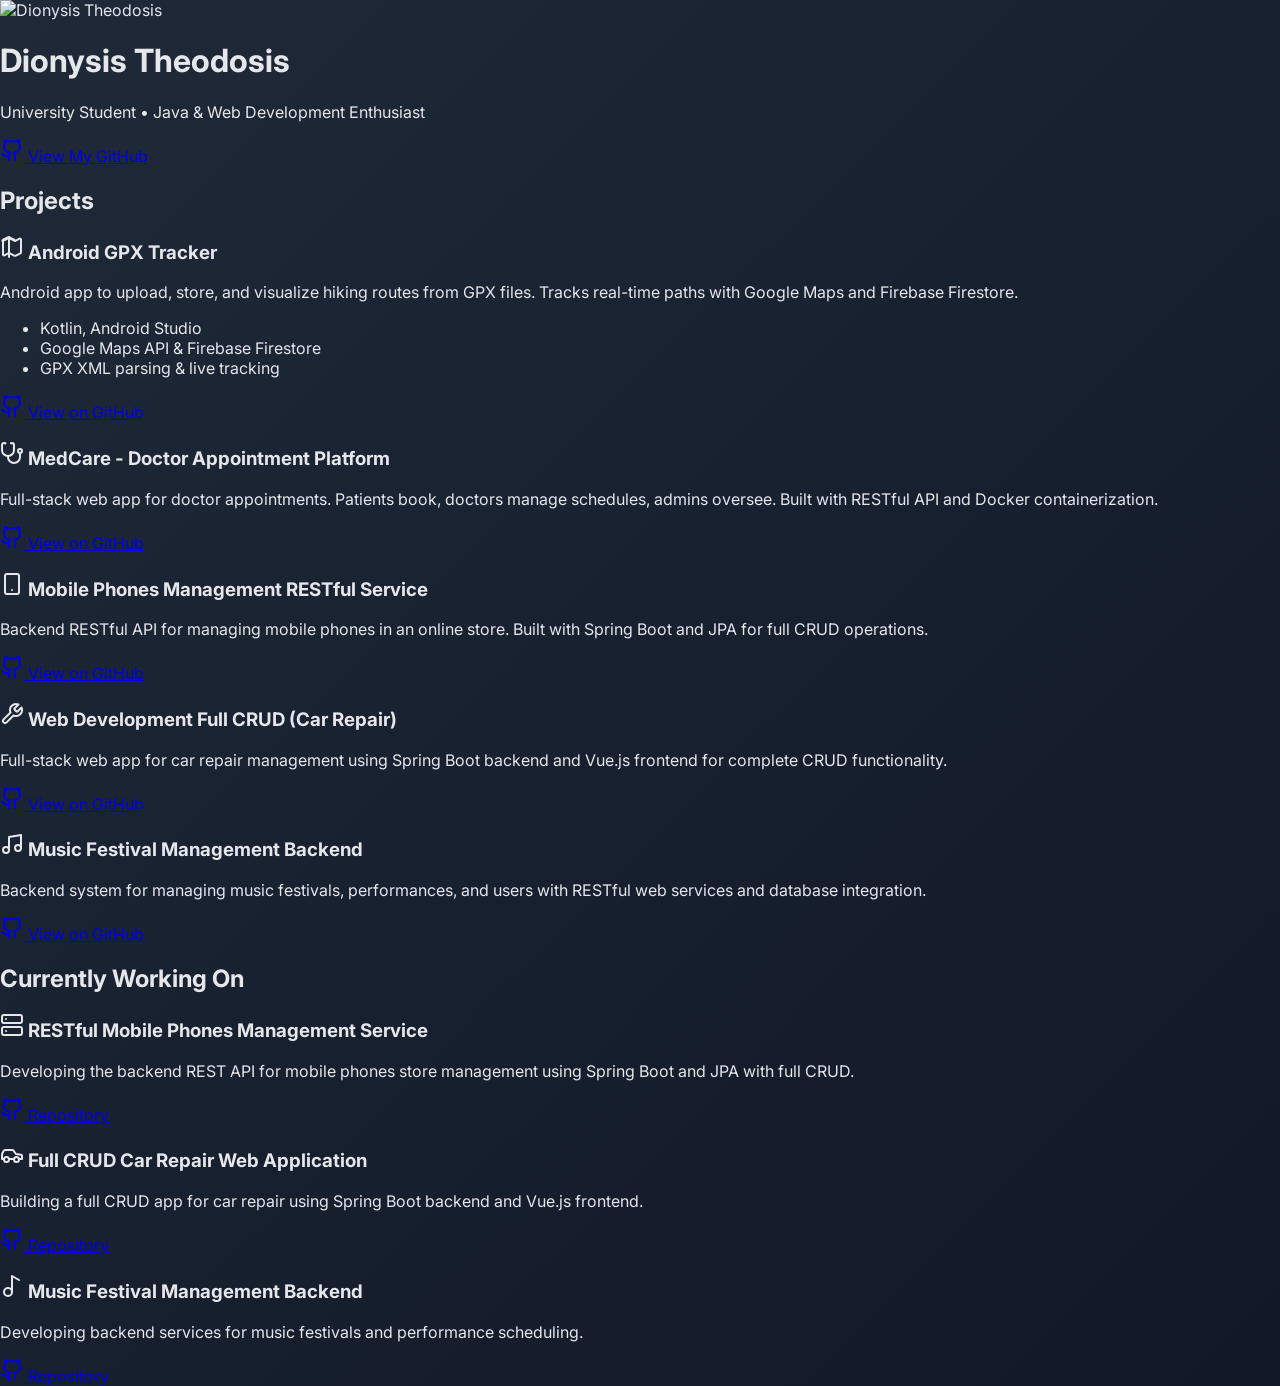
==== index.html @ 88af05fa "Update index.html" ====
<!DOCTYPE html>
<html lang="en" class="light">
<head>
  <meta charset="UTF-8" />
  <meta name="viewport" content="width=device-width, initial-scale=1" />
  <title>Dionysis Theodosis - Portfolio</title>

  <!-- Google Fonts -->
  <link href="https://fonts.googleapis.com/css2?family=Inter:wght@400;600;800&display=swap" rel="stylesheet" />

  <!-- Tailwind CSS -->
  <script src="https://cdn.tailwindcss.com"></script>
  <script>
    tailwind.config = {
      darkMode: false,
      theme: {
        extend: {
          colors: {
            emerald: {
              DEFAULT: '#10b981',
              dark:    '#047857',
            },
          },
          keyframes: {
            'fade-in': {
              '0%':   { opacity: '0', transform: 'translateY(20px)' },
              '100%':{ opacity: '1', transform: 'translateY(0)'   },
            },
            'wave-float': {
              '0%, 100%': { transform: 'translateY(0)' },
              '50%': { transform: 'translateY(-10px)' },
            }
          },
          animation: {
            'fade-in': 'fade-in 0.6s ease-out forwards',
            'wave-float': 'wave-float 3s ease-in-out infinite',
          },
          borderRadius: {
            'custom-b': '0 0 4rem 4rem',
          },
        },
      },
    }
  </script>

  <!-- Lucide Icons -->
  <script src="https://unpkg.com/lucide@latest/dist/umd/lucide.min.js"></script>

  <style>
    body {
      font-family: 'Inter', sans-serif;
      background: linear-gradient(135deg, #1f2937 0%, #111827 100%);
      color: #e5e7eb;
      min-height: 100vh;
      margin: 0;
      padding: 0;
    }
    
    .wave-container {
      position: relative;
      width: 100%;
      overflow: hidden;
      height: 150px;
    }
    
    .header-wave {
      position: absolute;
      bottom: 0;
      left: 0;
      width: 100%;
      overflow: hidden;
      line-height: 0;
    }
    
    .header-wave svg {
      position: relative;
      display: block;
      width: calc(100% + 1.3px);
      height: 150px;
    }
    
    .wave-shape {
      fill: rgba(31, 41, 55, 0.7);
    }
    
    .lucide {
      stroke: currentColor;
    }
  </style>
</head>
<body class="flex flex-col items-center min-h-screen">

  <!-- Enhanced Wave Header -->
  <div class="relative w-full overflow-hidden">

    <!-- Header content -->
    <div class="relative w-full max-w-4xl mx-auto px-4 pb-16 pt-8 flex flex-col items-center space-y-6">
      <img
        src="https://avatars.githubusercontent.com/u/63193630?v=4?size=200"
        alt="Dionysis Theodosis"
        class="w-24 h-24 rounded-full ring-4 ring-emerald-dark shadow-xl animate-wave-float"
      />
      <div class="text-center">
        <h1 class="text-3xl font-extrabold text-white">Dionysis Theodosis</h1>
        <p class="text-green-300 font-medium mt-1">
          University Student • Java & Web Development Enthusiast
        </p>
      </div>
      <a
        href="https://github.com/dionysistheodosis"
  target="_blank"
  rel="noopener noreferrer"
  class="relative z-10 inline-flex items-center px-8 py-3 bg-emerald text-white font-semibold rounded-full shadow-md hover:bg-emerald-dark transition"
      >
        <svg xmlns="http://www.w3.org/2000/svg" width="24" height="24" viewBox="0 0 24 24" fill="none" stroke="currentColor" stroke-width="2" stroke-linecap="round" stroke-linejoin="round" class="lucide lucide-github w-5 h-5 mr-2"><path d="M15 22v-4a4.8 4.8 0 0 0-1-3.5c3 0 6-2 6-5.5.08-1.25-.27-2.48-1-3.5.28-1.15.28-2.35 0-3.5 0 0-1 0-3 1.5-2.64-.5-5.36-.5-8 0C6 2 5 2 5 2c-.3 1.15-.3 2.35 0 3.5A5.403 5.403 0 0 0 4 9c0 3.5 3 5.5 6 5.5-.39.49-.68 1.05-.85 1.65-.17.6-.22 1.23-.15 1.85v4"/><path d="M9 18c-4.51 2-5-2-7-2"/></svg>
        View My GitHub
      </a>
    </div>
    
  </div>

  <!-- Main Content -->
  <main class="flex flex-col lg:flex-row lg:space-x-12 max-w-6xl w-full px-6 mt-16 mb-20">
    <!-- Projects Section -->
    <section class="lg:flex-1">
      <div class="text-center mb-8">
        <h2 class="text-2xl font-bold text-emerald-400">Projects</h2>
        <div class="mt-2 border-b border-emerald-700 max-w-xs mx-auto"></div>
      </div>
      <div class="grid grid-cols-1 gap-8">
        <article class="bg-white/5 backdrop-blur-md border border-white/10 p-6 rounded-xl shadow-xl hover:scale-[1.02] transition-transform animate-fade-in">
          <h3 class="text-2xl font-semibold mb-2 flex items-center">
            <svg xmlns="http://www.w3.org/2000/svg" width="24" height="24" viewBox="0 0 24 24" fill="none" stroke="currentColor" stroke-width="2" stroke-linecap="round" stroke-linejoin="round" class="lucide lucide-map mr-2 text-emerald-400">
              <path d="M14.106 5.553a2 2 0 0 0 1.788 0l3.659-1.83A1 1 0 0 1 21 4.619v12.764a1 1 0 0 1-.553.894l-4.553 2.277a2 2 0 0 1-1.788 0l-4.212-2.106a2 2 0 0 0-1.789 0l-3.659 1.83A1 1 0 0 1 3 19.381V6.618a1 1 0 0 1 .553-.894l4.553-2.277a2 2 0 0 1 1.788 0z"/>
              <path d="M15 5.764a1 1 0 0 0-.553-.894L9.5 2.472a2 2 0 0 0-1.788 0l-4.553 2.277A1 1 0 0 0 3 6.618V6"/>
              <path d="M9 22v-8"/>
              <path d="M9 14V2"/>
            </svg>
            Android GPX Tracker
          </h3>
          <p class="text-gray-300 mb-4">
            Android app to upload, store, and visualize hiking routes from GPX files. Tracks real-time paths with Google Maps and Firebase Firestore.
          </p>
          <ul class="text-sm text-gray-400 mb-4 list-disc list-inside space-y-1">
            <li>Kotlin, Android Studio</li>
            <li>Google Maps API & Firebase Firestore</li>
            <li>GPX XML parsing & live tracking</li>
          </ul>
          <a href="https://github.com/DionysisTheodosis/MyRoutes" target="_blank" class="inline-flex items-center text-emerald-400 hover:text-emerald-600 font-semibold">
            <svg xmlns="http://www.w3.org/2000/svg" width="24" height="24" viewBox="0 0 24 24" fill="none" stroke="currentColor" stroke-width="2" stroke-linecap="round" stroke-linejoin="round" class="lucide lucide-github w-5 h-5 mr-1"><path d="M15 22v-4a4.8 4.8 0 0 0-1-3.5c3 0 6-2 6-5.5.08-1.25-.27-2.48-1-3.5.28-1.15.28-2.35 0-3.5 0 0-1 0-3 1.5-2.64-.5-5.36-.5-8 0C6 2 5 2 5 2c-.3 1.15-.3 2.35 0 3.5A5.403 5.403 0 0 0 4 9c0 3.5 3 5.5 6 5.5-.39.49-.68 1.05-.85 1.65-.17.6-.22 1.23-.15 1.85v4"/><path d="M9 18c-4.51 2-5-2-7-2"/></svg>
            View on GitHub
          </a>
        </article>

        <article class="bg-white/5 backdrop-blur-md border border-white/10 p-6 rounded-xl shadow-xl hover:scale-[1.02] transition-transform animate-fade-in">
          <h3 class="text-2xl font-semibold mb-2 flex items-center">
            <svg xmlns="http://www.w3.org/2000/svg" width="24" height="24" viewBox="0 0 24 24" fill="none" stroke="currentColor" stroke-width="2" stroke-linecap="round" stroke-linejoin="round" class="lucide lucide-stethoscope mr-2 text-emerald-400">
              <path d="M4.8 2.3A.3.3 0 1 0 5 2H4a2 2 0 0 0-2 2v5a6 6 0 0 0 6 6v0a6 6 0 0 0 6-6V4a2 2 0 0 0-2-2h-1a.2.2 0 1 0 .3.3"/>
              <path d="M8 15v1a6 6 0 0 0 6 6v0a6 6 0 0 0 6-6v-4"/>
              <circle cx="20" cy="10" r="2"/>
            </svg>
            MedCare - Doctor Appointment Platform
          </h3>
          <p class="text-gray-300 mb-4">
            Full-stack web app for doctor appointments. Patients book, doctors manage schedules, admins oversee. Built with RESTful API and Docker containerization.
          </p>
          <a href="https://github.com/DionysisTheodosis/Web-Development-2024" target="_blank" class="inline-flex items-center text-emerald-400 hover:text-emerald-600 font-semibold">
            <svg xmlns="http://www.w3.org/2000/svg" width="24" height="24" viewBox="0 0 24 24" fill="none" stroke="currentColor" stroke-width="2" stroke-linecap="round" stroke-linejoin="round" class="lucide lucide-github w-5 h-5 mr-1"><path d="M15 22v-4a4.8 4.8 0 0 0-1-3.5c3 0 6-2 6-5.5.08-1.25-.27-2.48-1-3.5.28-1.15.28-2.35 0-3.5 0 0-1 0-3 1.5-2.64-.5-5.36-.5-8 0C6 2 5 2 5 2c-.3 1.15-.3 2.35 0 3.5A5.403 5.403 0 0 0 4 9c0 3.5 3 5.5 6 5.5-.39.49-.68 1.05-.85 1.65-.17.6-.22 1.23-.15 1.85v4"/><path d="M9 18c-4.51 2-5-2-7-2"/></svg>
            View on GitHub
          </a>
        </article>

        <article class="bg-white/5 backdrop-blur-md border border-white/10 p-6 rounded-xl shadow-xl hover:scale-[1.02] transition-transform animate-fade-in">
          <h3 class="text-2xl font-semibold mb-2 flex items-center">
            <svg xmlns="http://www.w3.org/2000/svg" width="24" height="24" viewBox="0 0 24 24" fill="none" stroke="currentColor" stroke-width="2" stroke-linecap="round" stroke-linejoin="round" class="lucide lucide-smartphone mr-2 text-emerald-400">
              <rect width="14" height="20" x="5" y="2" rx="2" ry="2"/>
              <path d="M12 18h.01"/>
            </svg>
            Mobile Phones Management RESTful Service
          </h3>
          <p class="text-gray-300 mb-4">
            Backend RESTful API for managing mobile phones in an online store. Built with Spring Boot and JPA for full CRUD operations.
          </p>
          <a href="https://github.com/DionysisTheodosis/Cloud-Technologies-2025/tree/5fe6946cff719a71187fb469f33b1aab76d8d744/Lab%20Project" target="_blank" class="inline-flex items-center text-emerald-400 hover:text-emerald-600 font-semibold">
            <svg xmlns="http://www.w3.org/2000/svg" width="24" height="24" viewBox="0 0 24 24" fill="none" stroke="currentColor" stroke-width="2" stroke-linecap="round" stroke-linejoin="round" class="lucide lucide-github w-5 h-5 mr-1"><path d="M15 22v-4a4.8 4.8 0 0 0-1-3.5c3 0 6-2 6-5.5.08-1.25-.27-2.48-1-3.5.28-1.15.28-2.35 0-3.5 0 0-1 0-3 1.5-2.64-.5-5.36-.5-8 0C6 2 5 2 5 2c-.3 1.15-.3 2.35 0 3.5A5.403 5.403 0 0 0 4 9c0 3.5 3 5.5 6 5.5-.39.49-.68 1.05-.85 1.65-.17.6-.22 1.23-.15 1.85v4"/><path d="M9 18c-4.51 2-5-2-7-2"/></svg>
            View on GitHub
          </a>
        </article>

        <article class="bg-white/5 backdrop-blur-md border border-white/10 p-6 rounded-xl shadow-xl hover:scale-[1.02] transition-transform animate-fade-in">
          <h3 class="text-2xl font-semibold mb-2 flex items-center">
            <svg xmlns="http://www.w3.org/2000/svg" width="24" height="24" viewBox="0 0 24 24" fill="none" stroke="currentColor" stroke-width="2" stroke-linecap="round" stroke-linejoin="round" class="lucide lucide-wrench mr-2 text-emerald-400">
              <path d="M14.7 6.3a1 1 0 0 0 0 1.4l1.6 1.6a1 1 0 0 0 1.4 0l3.77-3.77a6 6 0 0 1-7.94 7.94l-6.91 6.91a2.12 2.12 0 0 1-3-3l6.91-6.91a6 6 0 0 1 7.94-7.94l-3.76 3.76z"/>
            </svg>
            Web Development Full CRUD (Car Repair)
          </h3>
          <p class="text-gray-300 mb-4">
            Full-stack web app for car repair management using Spring Boot backend and Vue.js frontend for complete CRUD functionality.
          </p>
          <a href="https://github.com/DionysisTheodosis/Web-Development-2025" target="_blank" class="inline-flex items-center text-emerald-400 hover:text-emerald-600 font-semibold">
            <svg xmlns="http://www.w3.org/2000/svg" width="24" height="24" viewBox="0 0 24 24" fill="none" stroke="currentColor" stroke-width="2" stroke-linecap="round" stroke-linejoin="round" class="lucide lucide-github w-5 h-5 mr-1"><path d="M15 22v-4a4.8 4.8 0 0 0-1-3.5c3 0 6-2 6-5.5.08-1.25-.27-2.48-1-3.5.28-1.15.28-2.35 0-3.5 0 0-1 0-3 1.5-2.64-.5-5.36-.5-8 0C6 2 5 2 5 2c-.3 1.15-.3 2.35 0 3.5A5.403 5.403 0 0 0 4 9c0 3.5 3 5.5 6 5.5-.39.49-.68 1.05-.85 1.65-.17.6-.22 1.23-.15 1.85v4"/><path d="M9 18c-4.51 2-5-2-7-2"/></svg>
            View on GitHub
          </a>
        </article>

        <article class="bg-white/5 backdrop-blur-md border border-white/10 p-6 rounded-xl shadow-xl hover:scale-[1.02] transition-transform animate-fade-in">
          <h3 class="text-2xl font-semibold mb-2 flex items-center">
            <svg xmlns="http://www.w3.org/2000/svg" width="24" height="24" viewBox="0 0 24 24" fill="none" stroke="currentColor" stroke-width="2" stroke-linecap="round" stroke-linejoin="round" class="lucide lucide-music mr-2 text-emerald-400">
              <path d="M9 18V5l12-2v13"/>
              <circle cx="6" cy="18" r="3"/>
              <circle cx="18" cy="16" r="3"/>
            </svg>
            Music Festival Management Backend
          </h3>
          <p class="text-gray-300 mb-4">
            Backend system for managing music festivals, performances, and users with RESTful web services and database integration.
          </p>
          <a href="https://github.com/DionysisTheodosis/Cloud-Technologies-2025/tree/main/Lab%20Project" target="_blank" class="inline-flex items-center text-emerald-400 hover:text-emerald-600 font-semibold">
            <svg xmlns="http://www.w3.org/2000/svg" width="24" height="24" viewBox="0 0 24 24" fill="none" stroke="currentColor" stroke-width="2" stroke-linecap="round" stroke-linejoin="round" class="lucide lucide-github w-5 h-5 mr-1"><path d="M15 22v-4a4.8 4.8 0 0 0-1-3.5c3 0 6-2 6-5.5.08-1.25-.27-2.48-1-3.5.28-1.15.28-2.35 0-3.5 0 0-1 0-3 1.5-2.64-.5-5.36-.5-8 0C6 2 5 2 5 2c-.3 1.15-.3 2.35 0 3.5A5.403 5.403 0 0 0 4 9c0 3.5 3 5.5 6 5.5-.39.49-.68 1.05-.85 1.65-.17.6-.22 1.23-.15 1.85v4"/><path d="M9 18c-4.51 2-5-2-7-2"/></svg>
            View on GitHub
          </a>
        </article>
      </div>
    </section>

    <!-- Currently Working On Section -->
    <section class="lg:flex-1 mt-16 lg:mt-0">
      <div class="text-center mb-8">
        <h2 class="text-2xl font-bold text-emerald-400">Currently Working On</h2>
        <div class="mt-2 border-b border-emerald-700 max-w-xs mx-auto"></div>
      </div>
      <div class="space-y-8">
        <article class="bg-white/5 backdrop-blur-md border border-white/10 p-6 rounded-xl shadow-xl animate-fade-in">
          <h3 class="text-2xl font-semibold mb-2 flex items-center">
            <svg xmlns="http://www.w3.org/2000/svg" width="24" height="24" viewBox="0 0 24 24" fill="none" stroke="currentColor" stroke-width="2" stroke-linecap="round" stroke-linejoin="round" class="lucide lucide-server mr-2 text-emerald-400">
              <rect width="20" height="8" x="2" y="2" rx="2" ry="2"/>
              <rect width="20" height="8" x="2" y="14" rx="2" ry="2"/>
              <line x1="6" x2="6" y1="6" y2="6"/>
              <line x1="6" x2="6" y1="18" y2="18"/>
            </svg>
            RESTful Mobile Phones Management Service
          </h3>
          <p class="text-gray-300 mb-4">
            Developing the backend REST API for mobile phones store management using Spring Boot and JPA with full CRUD.
          </p>
          <a href="https://github.com/DionysisTheodosis/Cloud-Technologies-2025" target="_blank" class="inline-flex items-center text-emerald-400 hover:text-emerald-600 font-semibold">
            <svg xmlns="http://www.w3.org/2000/svg" width="24" height="24" viewBox="0 0 24 24" fill="none" stroke="currentColor" stroke-width="2" stroke-linecap="round" stroke-linejoin="round" class="lucide lucide-github w-5 h-5 mr-1"><path d="M15 22v-4a4.8 4.8 0 0 0-1-3.5c3 0 6-2 6-5.5.08-1.25-.27-2.48-1-3.5.28-1.15.28-2.35 0-3.5 0 0-1 0-3 1.5-2.64-.5-5.36-.5-8 0C6 2 5 2 5 2c-.3 1.15-.3 2.35 0 3.5A5.403 5.403 0 0 0 4 9c0 3.5 3 5.5 6 5.5-.39.49-.68 1.05-.85 1.65-.17.6-.22 1.23-.15 1.85v4"/><path d="M9 18c-4.51 2-5-2-7-2"/></svg>
            Repository
          </a>
        </article>

        <article class="bg-white/5 backdrop-blur-md border border-white/10 p-6 rounded-xl shadow-xl animate-fade-in">
          <h3 class="text-2xl font-semibold mb-2 flex items-center">
            <svg xmlns="http://www.w3.org/2000/svg" width="24" height="24" viewBox="0 0 24 24" fill="none" stroke="currentColor" stroke-width="2" stroke-linecap="round" stroke-linejoin="round" class="lucide lucide-car mr-2 text-emerald-400">
              <path d="M14 16H9m10 0h3v-3.15a1 1 0 0 0-.84-.99L16 11l-2.7-3.6a1 1 0 0 0-.8-.4H5.24a2 2 0 0 0-1.8 1.1l-.8 1.63A6 6 0 0 0 2 12.42V16h2"/>
              <circle cx="6.5" cy="16.5" r="2.5"/>
              <circle cx="16.5" cy="16.5" r="2.5"/>
            </svg>
            Full CRUD Car Repair Web Application
          </h3>
          <p class="text-gray-300 mb-4">
            Building a full CRUD app for car repair using Spring Boot backend and Vue.js frontend.
          </p>
          <a href="https://github.com/DionysisTheodosis/Web-Development-2025" target="_blank" class="inline-flex items-center text-emerald-400 hover:text-emerald-600 font-semibold">
            <svg xmlns="http://www.w3.org/2000/svg" width="24" height="24" viewBox="0 0 24 24" fill="none" stroke="currentColor" stroke-width="2" stroke-linecap="round" stroke-linejoin="round" class="lucide lucide-github w-5 h-5 mr-1"><path d="M15 22v-4a4.8 4.8 0 0 0-1-3.5c3 0 6-2 6-5.5.08-1.25-.27-2.48-1-3.5.28-1.15.28-2.35 0-3.5 0 0-1 0-3 1.5-2.64-.5-5.36-.5-8 0C6 2 5 2 5 2c-.3 1.15-.3 2.35 0 3.5A5.403 5.403 0 0 0 4 9c0 3.5 3 5.5 6 5.5-.39.49-.68 1.05-.85 1.65-.17.6-.22 1.23-.15 1.85v4"/><path d="M9 18c-4.51 2-5-2-7-2"/></svg>
            Repository
          </a>
        </article>

        <article class="bg-white/5 backdrop-blur-md border border-white/10 p-6 rounded-xl shadow-xl animate-fade-in">
          <h3 class="text-2xl font-semibold mb-2 flex items-center">
            <svg xmlns="http://www.w3.org/2000/svg" width="24" height="24" viewBox="0 0 24 24" fill="none" stroke="currentColor" stroke-width="2" stroke-linecap="round" stroke-linejoin="round" class="lucide lucide-music-2 mr-2 text-emerald-400">
              <circle cx="8" cy="18" r="4"/>
              <path d="M12 18V2l7 4"/>
            </svg>
            Music Festival Management Backend
          </h3>
          <p class="text-gray-300 mb-4">
            Developing backend services for music festivals and performance scheduling.
          </p>
          <a href="https://github.com/DionysisTheodosis/Web-Development-2025" target="_blank" class="inline-flex items-center text-emerald-400 hover:text-emerald-600 font-semibold">
            <svg xmlns="http://www.w3.org/2000/svg" width="24" height="24" viewBox="0 0 24 24" fill="none" stroke="currentColor" stroke-width="2" stroke-linecap="round" stroke-linejoin="round" class="lucide lucide-github w-5 h-5 mr-1"><path d="M15 22v-4a4.8 4.8 0 0 0-1-3.5c3 0 6-2 6-5.5.08-1.25-.27-2.48-1-3.5.28-1.15.28-2.35 0-3.5 0 0-1 0-3 1.5-2.64-.5-5.36-.5-8 0C6 2 5 2 5 2c-.3 1.15-.3 2.35 0 3.5A5.403 5.403 0 0 0 4 9c0 3.5 3 5.5 6 5.5-.39.49-.68 1.05-.85 1.65-.17.6-.22 1.23-.15 1.85v4"/><path d="M9 18c-4.51 2-5-2-7-2"/></svg>
            Repository
          </a>
        </article>
      </div>
    </section>
  </main>

  <!-- Initialize Lucide -->
  <script>
    document.addEventListener('DOMContentLoaded', function() {
      lucide.replace();
    });
  </script>
</body>
</html>
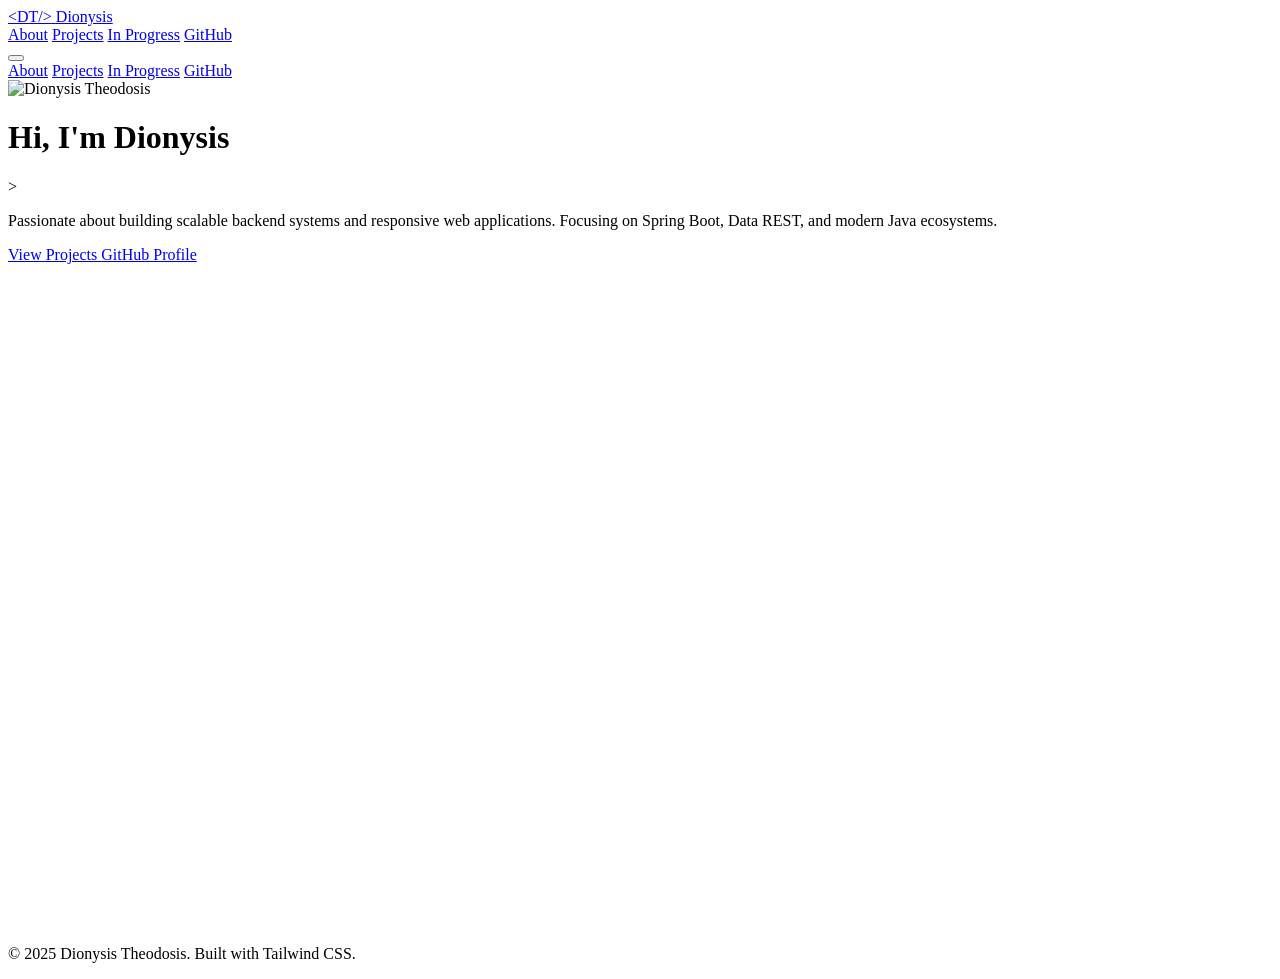
==== commit c4229130: "change index" ====
--- a/index.html
+++ b/index.html
@@ -1,297 +1,668 @@
-<!DOCTYPE html>
-<html lang="en" class="light">
-<head>
-  <meta charset="UTF-8" />
-  <meta name="viewport" content="width=device-width, initial-scale=1" />
-  <title>Dionysis Theodosis - Portfolio</title>
-
-  <!-- Google Fonts -->
-  <link href="https://fonts.googleapis.com/css2?family=Inter:wght@400;600;800&display=swap" rel="stylesheet" />
-
-  <!-- Tailwind CSS -->
-  <script src="https://cdn.tailwindcss.com"></script>
-  <script>
-    tailwind.config = {
-      darkMode: false,
-      theme: {
-        extend: {
-          colors: {
-            emerald: {
-              DEFAULT: '#10b981',
-              dark:    '#047857',
-            },
-          },
-          keyframes: {
-            'fade-in': {
-              '0%':   { opacity: '0', transform: 'translateY(20px)' },
-              '100%':{ opacity: '1', transform: 'translateY(0)'   },
-            },
-            'wave-float': {
-              '0%, 100%': { transform: 'translateY(0)' },
-              '50%': { transform: 'translateY(-10px)' },
-            }
-          },
-          animation: {
-            'fade-in': 'fade-in 0.6s ease-out forwards',
-            'wave-float': 'wave-float 3s ease-in-out infinite',
-          },
-          borderRadius: {
-            'custom-b': '0 0 4rem 4rem',
-          },
-        },
-      },
-    }
-  </script>
-
-  <!-- Lucide Icons -->
-  <script src="https://unpkg.com/lucide@latest/dist/umd/lucide.min.js"></script>
-
-  <style>
-    body {
-      font-family: 'Inter', sans-serif;
-      background: linear-gradient(135deg, #1f2937 0%, #111827 100%);
-      color: #e5e7eb;
-      min-height: 100vh;
-      margin: 0;
-      padding: 0;
-    }
-    
-    .wave-container {
-      position: relative;
-      width: 100%;
-      overflow: hidden;
-      height: 150px;
-    }
-    
-    .header-wave {
-      position: absolute;
-      bottom: 0;
-      left: 0;
-      width: 100%;
-      overflow: hidden;
-      line-height: 0;
-    }
-    
-    .header-wave svg {
-      position: relative;
-      display: block;
-      width: calc(100% + 1.3px);
-      height: 150px;
-    }
-    
-    .wave-shape {
-      fill: rgba(31, 41, 55, 0.7);
-    }
-    
-    .lucide {
-      stroke: currentColor;
-    }
-  </style>
-</head>
-<body class="flex flex-col items-center min-h-screen">
-
-  <!-- Enhanced Wave Header -->
-  <div class="relative w-full overflow-hidden">
-
-    <!-- Header content -->
-    <div class="relative w-full max-w-4xl mx-auto px-4 pb-16 pt-8 flex flex-col items-center space-y-6">
-      <img
-        src="https://avatars.githubusercontent.com/u/63193630?v=4?size=200"
-        alt="Dionysis Theodosis"
-        class="w-24 h-24 rounded-full ring-4 ring-emerald-dark shadow-xl animate-wave-float"
-      />
-      <div class="text-center">
-        <h1 class="text-3xl font-extrabold text-white">Dionysis Theodosis</h1>
-        <p class="text-green-300 font-medium mt-1">
-          University Student • Java & Web Development Enthusiast
-        </p>
-      </div>
-      <a
-        href="https://github.com/dionysistheodosis"
-  target="_blank"
-  rel="noopener noreferrer"
-  class="relative z-10 inline-flex items-center px-8 py-3 bg-emerald text-white font-semibold rounded-full shadow-md hover:bg-emerald-dark transition"
-      >
-        <svg xmlns="http://www.w3.org/2000/svg" width="24" height="24" viewBox="0 0 24 24" fill="none" stroke="currentColor" stroke-width="2" stroke-linecap="round" stroke-linejoin="round" class="lucide lucide-github w-5 h-5 mr-2"><path d="M15 22v-4a4.8 4.8 0 0 0-1-3.5c3 0 6-2 6-5.5.08-1.25-.27-2.48-1-3.5.28-1.15.28-2.35 0-3.5 0 0-1 0-3 1.5-2.64-.5-5.36-.5-8 0C6 2 5 2 5 2c-.3 1.15-.3 2.35 0 3.5A5.403 5.403 0 0 0 4 9c0 3.5 3 5.5 6 5.5-.39.49-.68 1.05-.85 1.65-.17.6-.22 1.23-.15 1.85v4"/><path d="M9 18c-4.51 2-5-2-7-2"/></svg>
-        View My GitHub
-      </a>
-    </div>
-    
-  </div>
-
-  <!-- Main Content -->
-  <main class="flex flex-col lg:flex-row lg:space-x-12 max-w-6xl w-full px-6 mt-16 mb-20">
-    <!-- Projects Section -->
-    <section class="lg:flex-1">
-      <div class="text-center mb-8">
-        <h2 class="text-2xl font-bold text-emerald-400">Projects</h2>
-        <div class="mt-2 border-b border-emerald-700 max-w-xs mx-auto"></div>
-      </div>
-      <div class="grid grid-cols-1 gap-8">
-        <article class="bg-white/5 backdrop-blur-md border border-white/10 p-6 rounded-xl shadow-xl hover:scale-[1.02] transition-transform animate-fade-in">
-          <h3 class="text-2xl font-semibold mb-2 flex items-center">
-            <svg xmlns="http://www.w3.org/2000/svg" width="24" height="24" viewBox="0 0 24 24" fill="none" stroke="currentColor" stroke-width="2" stroke-linecap="round" stroke-linejoin="round" class="lucide lucide-map mr-2 text-emerald-400">
-              <path d="M14.106 5.553a2 2 0 0 0 1.788 0l3.659-1.83A1 1 0 0 1 21 4.619v12.764a1 1 0 0 1-.553.894l-4.553 2.277a2 2 0 0 1-1.788 0l-4.212-2.106a2 2 0 0 0-1.789 0l-3.659 1.83A1 1 0 0 1 3 19.381V6.618a1 1 0 0 1 .553-.894l4.553-2.277a2 2 0 0 1 1.788 0z"/>
-              <path d="M15 5.764a1 1 0 0 0-.553-.894L9.5 2.472a2 2 0 0 0-1.788 0l-4.553 2.277A1 1 0 0 0 3 6.618V6"/>
-              <path d="M9 22v-8"/>
-              <path d="M9 14V2"/>
-            </svg>
-            Android GPX Tracker
-          </h3>
-          <p class="text-gray-300 mb-4">
-            Android app to upload, store, and visualize hiking routes from GPX files. Tracks real-time paths with Google Maps and Firebase Firestore.
-          </p>
-          <ul class="text-sm text-gray-400 mb-4 list-disc list-inside space-y-1">
-            <li>Kotlin, Android Studio</li>
-            <li>Google Maps API & Firebase Firestore</li>
-            <li>GPX XML parsing & live tracking</li>
-          </ul>
-          <a href="https://github.com/DionysisTheodosis/MyRoutes" target="_blank" class="inline-flex items-center text-emerald-400 hover:text-emerald-600 font-semibold">
-            <svg xmlns="http://www.w3.org/2000/svg" width="24" height="24" viewBox="0 0 24 24" fill="none" stroke="currentColor" stroke-width="2" stroke-linecap="round" stroke-linejoin="round" class="lucide lucide-github w-5 h-5 mr-1"><path d="M15 22v-4a4.8 4.8 0 0 0-1-3.5c3 0 6-2 6-5.5.08-1.25-.27-2.48-1-3.5.28-1.15.28-2.35 0-3.5 0 0-1 0-3 1.5-2.64-.5-5.36-.5-8 0C6 2 5 2 5 2c-.3 1.15-.3 2.35 0 3.5A5.403 5.403 0 0 0 4 9c0 3.5 3 5.5 6 5.5-.39.49-.68 1.05-.85 1.65-.17.6-.22 1.23-.15 1.85v4"/><path d="M9 18c-4.51 2-5-2-7-2"/></svg>
-            View on GitHub
-          </a>
-        </article>
-
-        <article class="bg-white/5 backdrop-blur-md border border-white/10 p-6 rounded-xl shadow-xl hover:scale-[1.02] transition-transform animate-fade-in">
-          <h3 class="text-2xl font-semibold mb-2 flex items-center">
-            <svg xmlns="http://www.w3.org/2000/svg" width="24" height="24" viewBox="0 0 24 24" fill="none" stroke="currentColor" stroke-width="2" stroke-linecap="round" stroke-linejoin="round" class="lucide lucide-stethoscope mr-2 text-emerald-400">
-              <path d="M4.8 2.3A.3.3 0 1 0 5 2H4a2 2 0 0 0-2 2v5a6 6 0 0 0 6 6v0a6 6 0 0 0 6-6V4a2 2 0 0 0-2-2h-1a.2.2 0 1 0 .3.3"/>
-              <path d="M8 15v1a6 6 0 0 0 6 6v0a6 6 0 0 0 6-6v-4"/>
-              <circle cx="20" cy="10" r="2"/>
-            </svg>
-            MedCare - Doctor Appointment Platform
-          </h3>
-          <p class="text-gray-300 mb-4">
-            Full-stack web app for doctor appointments. Patients book, doctors manage schedules, admins oversee. Built with RESTful API and Docker containerization.
-          </p>
-          <a href="https://github.com/DionysisTheodosis/Web-Development-2024" target="_blank" class="inline-flex items-center text-emerald-400 hover:text-emerald-600 font-semibold">
-            <svg xmlns="http://www.w3.org/2000/svg" width="24" height="24" viewBox="0 0 24 24" fill="none" stroke="currentColor" stroke-width="2" stroke-linecap="round" stroke-linejoin="round" class="lucide lucide-github w-5 h-5 mr-1"><path d="M15 22v-4a4.8 4.8 0 0 0-1-3.5c3 0 6-2 6-5.5.08-1.25-.27-2.48-1-3.5.28-1.15.28-2.35 0-3.5 0 0-1 0-3 1.5-2.64-.5-5.36-.5-8 0C6 2 5 2 5 2c-.3 1.15-.3 2.35 0 3.5A5.403 5.403 0 0 0 4 9c0 3.5 3 5.5 6 5.5-.39.49-.68 1.05-.85 1.65-.17.6-.22 1.23-.15 1.85v4"/><path d="M9 18c-4.51 2-5-2-7-2"/></svg>
-            View on GitHub
-          </a>
-        </article>
-
-        <article class="bg-white/5 backdrop-blur-md border border-white/10 p-6 rounded-xl shadow-xl hover:scale-[1.02] transition-transform animate-fade-in">
-          <h3 class="text-2xl font-semibold mb-2 flex items-center">
-            <svg xmlns="http://www.w3.org/2000/svg" width="24" height="24" viewBox="0 0 24 24" fill="none" stroke="currentColor" stroke-width="2" stroke-linecap="round" stroke-linejoin="round" class="lucide lucide-smartphone mr-2 text-emerald-400">
-              <rect width="14" height="20" x="5" y="2" rx="2" ry="2"/>
-              <path d="M12 18h.01"/>
-            </svg>
-            Mobile Phones Management RESTful Service
-          </h3>
-          <p class="text-gray-300 mb-4">
-            Backend RESTful API for managing mobile phones in an online store. Built with Spring Boot and JPA for full CRUD operations.
-          </p>
-          <a href="https://github.com/DionysisTheodosis/Cloud-Technologies-2025/tree/5fe6946cff719a71187fb469f33b1aab76d8d744/Lab%20Project" target="_blank" class="inline-flex items-center text-emerald-400 hover:text-emerald-600 font-semibold">
-            <svg xmlns="http://www.w3.org/2000/svg" width="24" height="24" viewBox="0 0 24 24" fill="none" stroke="currentColor" stroke-width="2" stroke-linecap="round" stroke-linejoin="round" class="lucide lucide-github w-5 h-5 mr-1"><path d="M15 22v-4a4.8 4.8 0 0 0-1-3.5c3 0 6-2 6-5.5.08-1.25-.27-2.48-1-3.5.28-1.15.28-2.35 0-3.5 0 0-1 0-3 1.5-2.64-.5-5.36-.5-8 0C6 2 5 2 5 2c-.3 1.15-.3 2.35 0 3.5A5.403 5.403 0 0 0 4 9c0 3.5 3 5.5 6 5.5-.39.49-.68 1.05-.85 1.65-.17.6-.22 1.23-.15 1.85v4"/><path d="M9 18c-4.51 2-5-2-7-2"/></svg>
-            View on GitHub
-          </a>
-        </article>
-
-        <article class="bg-white/5 backdrop-blur-md border border-white/10 p-6 rounded-xl shadow-xl hover:scale-[1.02] transition-transform animate-fade-in">
-          <h3 class="text-2xl font-semibold mb-2 flex items-center">
-            <svg xmlns="http://www.w3.org/2000/svg" width="24" height="24" viewBox="0 0 24 24" fill="none" stroke="currentColor" stroke-width="2" stroke-linecap="round" stroke-linejoin="round" class="lucide lucide-wrench mr-2 text-emerald-400">
-              <path d="M14.7 6.3a1 1 0 0 0 0 1.4l1.6 1.6a1 1 0 0 0 1.4 0l3.77-3.77a6 6 0 0 1-7.94 7.94l-6.91 6.91a2.12 2.12 0 0 1-3-3l6.91-6.91a6 6 0 0 1 7.94-7.94l-3.76 3.76z"/>
-            </svg>
-            Web Development Full CRUD (Car Repair)
-          </h3>
-          <p class="text-gray-300 mb-4">
-            Full-stack web app for car repair management using Spring Boot backend and Vue.js frontend for complete CRUD functionality.
-          </p>
-          <a href="https://github.com/DionysisTheodosis/Web-Development-2025" target="_blank" class="inline-flex items-center text-emerald-400 hover:text-emerald-600 font-semibold">
-            <svg xmlns="http://www.w3.org/2000/svg" width="24" height="24" viewBox="0 0 24 24" fill="none" stroke="currentColor" stroke-width="2" stroke-linecap="round" stroke-linejoin="round" class="lucide lucide-github w-5 h-5 mr-1"><path d="M15 22v-4a4.8 4.8 0 0 0-1-3.5c3 0 6-2 6-5.5.08-1.25-.27-2.48-1-3.5.28-1.15.28-2.35 0-3.5 0 0-1 0-3 1.5-2.64-.5-5.36-.5-8 0C6 2 5 2 5 2c-.3 1.15-.3 2.35 0 3.5A5.403 5.403 0 0 0 4 9c0 3.5 3 5.5 6 5.5-.39.49-.68 1.05-.85 1.65-.17.6-.22 1.23-.15 1.85v4"/><path d="M9 18c-4.51 2-5-2-7-2"/></svg>
-            View on GitHub
-          </a>
-        </article>
-
-        <article class="bg-white/5 backdrop-blur-md border border-white/10 p-6 rounded-xl shadow-xl hover:scale-[1.02] transition-transform animate-fade-in">
-          <h3 class="text-2xl font-semibold mb-2 flex items-center">
-            <svg xmlns="http://www.w3.org/2000/svg" width="24" height="24" viewBox="0 0 24 24" fill="none" stroke="currentColor" stroke-width="2" stroke-linecap="round" stroke-linejoin="round" class="lucide lucide-music mr-2 text-emerald-400">
-              <path d="M9 18V5l12-2v13"/>
-              <circle cx="6" cy="18" r="3"/>
-              <circle cx="18" cy="16" r="3"/>
-            </svg>
-            Music Festival Management Backend
-          </h3>
-          <p class="text-gray-300 mb-4">
-            Backend system for managing music festivals, performances, and users with RESTful web services and database integration.
-          </p>
-          <a href="https://github.com/DionysisTheodosis/Cloud-Technologies-2025/tree/main/Lab%20Project" target="_blank" class="inline-flex items-center text-emerald-400 hover:text-emerald-600 font-semibold">
-            <svg xmlns="http://www.w3.org/2000/svg" width="24" height="24" viewBox="0 0 24 24" fill="none" stroke="currentColor" stroke-width="2" stroke-linecap="round" stroke-linejoin="round" class="lucide lucide-github w-5 h-5 mr-1"><path d="M15 22v-4a4.8 4.8 0 0 0-1-3.5c3 0 6-2 6-5.5.08-1.25-.27-2.48-1-3.5.28-1.15.28-2.35 0-3.5 0 0-1 0-3 1.5-2.64-.5-5.36-.5-8 0C6 2 5 2 5 2c-.3 1.15-.3 2.35 0 3.5A5.403 5.403 0 0 0 4 9c0 3.5 3 5.5 6 5.5-.39.49-.68 1.05-.85 1.65-.17.6-.22 1.23-.15 1.85v4"/><path d="M9 18c-4.51 2-5-2-7-2"/></svg>
-            View on GitHub
-          </a>
-        </article>
-      </div>
-    </section>
-
-    <!-- Currently Working On Section -->
-    <section class="lg:flex-1 mt-16 lg:mt-0">
-      <div class="text-center mb-8">
-        <h2 class="text-2xl font-bold text-emerald-400">Currently Working On</h2>
-        <div class="mt-2 border-b border-emerald-700 max-w-xs mx-auto"></div>
-      </div>
-      <div class="space-y-8">
-        <article class="bg-white/5 backdrop-blur-md border border-white/10 p-6 rounded-xl shadow-xl animate-fade-in">
-          <h3 class="text-2xl font-semibold mb-2 flex items-center">
-            <svg xmlns="http://www.w3.org/2000/svg" width="24" height="24" viewBox="0 0 24 24" fill="none" stroke="currentColor" stroke-width="2" stroke-linecap="round" stroke-linejoin="round" class="lucide lucide-server mr-2 text-emerald-400">
-              <rect width="20" height="8" x="2" y="2" rx="2" ry="2"/>
-              <rect width="20" height="8" x="2" y="14" rx="2" ry="2"/>
-              <line x1="6" x2="6" y1="6" y2="6"/>
-              <line x1="6" x2="6" y1="18" y2="18"/>
-            </svg>
-            RESTful Mobile Phones Management Service
-          </h3>
-          <p class="text-gray-300 mb-4">
-            Developing the backend REST API for mobile phones store management using Spring Boot and JPA with full CRUD.
-          </p>
-          <a href="https://github.com/DionysisTheodosis/Cloud-Technologies-2025" target="_blank" class="inline-flex items-center text-emerald-400 hover:text-emerald-600 font-semibold">
-            <svg xmlns="http://www.w3.org/2000/svg" width="24" height="24" viewBox="0 0 24 24" fill="none" stroke="currentColor" stroke-width="2" stroke-linecap="round" stroke-linejoin="round" class="lucide lucide-github w-5 h-5 mr-1"><path d="M15 22v-4a4.8 4.8 0 0 0-1-3.5c3 0 6-2 6-5.5.08-1.25-.27-2.48-1-3.5.28-1.15.28-2.35 0-3.5 0 0-1 0-3 1.5-2.64-.5-5.36-.5-8 0C6 2 5 2 5 2c-.3 1.15-.3 2.35 0 3.5A5.403 5.403 0 0 0 4 9c0 3.5 3 5.5 6 5.5-.39.49-.68 1.05-.85 1.65-.17.6-.22 1.23-.15 1.85v4"/><path d="M9 18c-4.51 2-5-2-7-2"/></svg>
-            Repository
-          </a>
-        </article>
-
-        <article class="bg-white/5 backdrop-blur-md border border-white/10 p-6 rounded-xl shadow-xl animate-fade-in">
-          <h3 class="text-2xl font-semibold mb-2 flex items-center">
-            <svg xmlns="http://www.w3.org/2000/svg" width="24" height="24" viewBox="0 0 24 24" fill="none" stroke="currentColor" stroke-width="2" stroke-linecap="round" stroke-linejoin="round" class="lucide lucide-car mr-2 text-emerald-400">
-              <path d="M14 16H9m10 0h3v-3.15a1 1 0 0 0-.84-.99L16 11l-2.7-3.6a1 1 0 0 0-.8-.4H5.24a2 2 0 0 0-1.8 1.1l-.8 1.63A6 6 0 0 0 2 12.42V16h2"/>
-              <circle cx="6.5" cy="16.5" r="2.5"/>
-              <circle cx="16.5" cy="16.5" r="2.5"/>
-            </svg>
-            Full CRUD Car Repair Web Application
-          </h3>
-          <p class="text-gray-300 mb-4">
-            Building a full CRUD app for car repair using Spring Boot backend and Vue.js frontend.
-          </p>
-          <a href="https://github.com/DionysisTheodosis/Web-Development-2025" target="_blank" class="inline-flex items-center text-emerald-400 hover:text-emerald-600 font-semibold">
-            <svg xmlns="http://www.w3.org/2000/svg" width="24" height="24" viewBox="0 0 24 24" fill="none" stroke="currentColor" stroke-width="2" stroke-linecap="round" stroke-linejoin="round" class="lucide lucide-github w-5 h-5 mr-1"><path d="M15 22v-4a4.8 4.8 0 0 0-1-3.5c3 0 6-2 6-5.5.08-1.25-.27-2.48-1-3.5.28-1.15.28-2.35 0-3.5 0 0-1 0-3 1.5-2.64-.5-5.36-.5-8 0C6 2 5 2 5 2c-.3 1.15-.3 2.35 0 3.5A5.403 5.403 0 0 0 4 9c0 3.5 3 5.5 6 5.5-.39.49-.68 1.05-.85 1.65-.17.6-.22 1.23-.15 1.85v4"/><path d="M9 18c-4.51 2-5-2-7-2"/></svg>
-            Repository
-          </a>
-        </article>
-
-        <article class="bg-white/5 backdrop-blur-md border border-white/10 p-6 rounded-xl shadow-xl animate-fade-in">
-          <h3 class="text-2xl font-semibold mb-2 flex items-center">
-            <svg xmlns="http://www.w3.org/2000/svg" width="24" height="24" viewBox="0 0 24 24" fill="none" stroke="currentColor" stroke-width="2" stroke-linecap="round" stroke-linejoin="round" class="lucide lucide-music-2 mr-2 text-emerald-400">
-              <circle cx="8" cy="18" r="4"/>
-              <path d="M12 18V2l7 4"/>
-            </svg>
-            Music Festival Management Backend
-          </h3>
-          <p class="text-gray-300 mb-4">
-            Developing backend services for music festivals and performance scheduling.
-          </p>
-          <a href="https://github.com/DionysisTheodosis/Web-Development-2025" target="_blank" class="inline-flex items-center text-emerald-400 hover:text-emerald-600 font-semibold">
-            <svg xmlns="http://www.w3.org/2000/svg" width="24" height="24" viewBox="0 0 24 24" fill="none" stroke="currentColor" stroke-width="2" stroke-linecap="round" stroke-linejoin="round" class="lucide lucide-github w-5 h-5 mr-1"><path d="M15 22v-4a4.8 4.8 0 0 0-1-3.5c3 0 6-2 6-5.5.08-1.25-.27-2.48-1-3.5.28-1.15.28-2.35 0-3.5 0 0-1 0-3 1.5-2.64-.5-5.36-.5-8 0C6 2 5 2 5 2c-.3 1.15-.3 2.35 0 3.5A5.403 5.403 0 0 0 4 9c0 3.5 3 5.5 6 5.5-.39.49-.68 1.05-.85 1.65-.17.6-.22 1.23-.15 1.85v4"/><path d="M9 18c-4.51 2-5-2-7-2"/></svg>
-            Repository
-          </a>
-        </article>
-      </div>
-    </section>
-  </main>
-
-  <!-- Initialize Lucide -->
-  <script>
-    document.addEventListener('DOMContentLoaded', function() {
-      lucide.replace();
-    });
-  </script>
-</body>
+<!doctype html>
+<html lang="en" class="scroll-smooth">
+    <head>
+        <meta charset="UTF-8" />
+        <meta name="viewport" content="width=device-width, initial-scale=1" />
+        <title>Dionysis Theodosis | Developer Portfolio</title>
+        <meta
+            name="description"
+            content="Portfolio of Dionysis Theodosis - University Student & Java/Web Developer"
+        />
+
+        <link rel="preconnect" href="https://fonts.googleapis.com" />
+        <link rel="preconnect" href="https://fonts.gstatic.com" crossorigin />
+        <link
+            href="https://fonts.googleapis.com/css2?family=Inter:wght@300;400;600;800&family=JetBrains+Mono:wght@400;700&display=swap"
+            rel="stylesheet"
+        />
+
+        <script src="https://cdn.tailwindcss.com"></script>
+        <script>
+            tailwind.config = {
+                darkMode: "class",
+                theme: {
+                    extend: {
+                        fontFamily: {
+                            sans: ["Inter", "sans-serif"],
+                            mono: ["JetBrains Mono", "monospace"],
+                        },
+                        colors: {
+                            // Darker, cleaner slate tones
+                            bg: "#0f172a", // Slate 900
+                            surface: "#1e293b", // Slate 800
+                            primary: "#10b981", // Emerald 500
+                            primaryHover: "#059669", // Emerald 600
+                        },
+                        animation: {
+                            blob: "blob 7s infinite",
+                            cursor: "cursor .75s step-end infinite",
+                        },
+                        keyframes: {
+                            blob: {
+                                "0%": {
+                                    transform: "translate(0px, 0px) scale(1)",
+                                },
+                                "33%": {
+                                    transform:
+                                        "translate(30px, -50px) scale(1.1)",
+                                },
+                                "66%": {
+                                    transform:
+                                        "translate(-20px, 20px) scale(0.9)",
+                                },
+                                "100%": {
+                                    transform: "translate(0px, 0px) scale(1)",
+                                },
+                            },
+                            cursor: {
+                                "0%, 100%": { opacity: "1" },
+                                "50%": { opacity: "0" },
+                            },
+                        },
+                    },
+                },
+            };
+        </script>
+
+        <script src="https://unpkg.com/lucide@latest/dist/umd/lucide.min.js"></script>
+
+        <style>
+            /* Custom Scrollbar */
+            ::-webkit-scrollbar {
+                width: 8px;
+            }
+            ::-webkit-scrollbar-track {
+                background: #0f172a;
+            }
+            ::-webkit-scrollbar-thumb {
+                background: #334155;
+                border-radius: 4px;
+            }
+            ::-webkit-scrollbar-thumb:hover {
+                background: #10b981;
+            }
+
+            /* Dot Grid Background Pattern */
+            .bg-grid-pattern {
+                background-size: 40px 40px;
+                background-image: radial-gradient(
+                    circle,
+                    #334155 1px,
+                    transparent 1px
+                );
+            }
+
+            /* Reveal Animation Classes */
+            .reveal {
+                opacity: 0;
+                transform: translateY(30px);
+                transition: all 0.8s cubic-bezier(0.5, 0, 0, 1);
+            }
+            .reveal.active {
+                opacity: 1;
+                transform: translateY(0);
+            }
+        </style>
+    </head>
+    <body
+        class="bg-bg text-slate-300 antialiased relative overflow-x-hidden selection:bg-primary selection:text-white"
+    >
+        <div class="fixed inset-0 z-[-1] overflow-hidden pointer-events-none">
+            <div
+                class="absolute top-0 left-1/4 w-96 h-96 bg-primary/20 rounded-full mix-blend-screen filter blur-[100px] opacity-30 animate-blob"
+            ></div>
+            <div
+                class="absolute bottom-0 right-1/4 w-96 h-96 bg-blue-500/20 rounded-full mix-blend-screen filter blur-[100px] opacity-30 animate-blob animation-delay-2000"
+            ></div>
+            <div class="absolute inset-0 bg-grid-pattern opacity-[0.15]"></div>
+        </div>
+
+        <nav
+            class="fixed top-0 w-full z-50 transition-all duration-300"
+            id="navbar"
+        >
+            <div
+                class="absolute inset-0 bg-bg/70 backdrop-blur-md border-b border-white/5"
+            ></div>
+            <div class="max-w-6xl mx-auto px-6 relative">
+                <div class="flex items-center justify-between h-16">
+                    <a
+                        href="#"
+                        class="text-xl font-bold text-white flex items-center space-x-2 group"
+                    >
+                        <span class="text-primary font-mono">&lt;DT/&gt;</span>
+                        <span class="group-hover:text-primary transition-colors"
+                            >Dionysis</span
+                        >
+                    </a>
+
+                    <div
+                        class="hidden md:flex items-center space-x-8 text-sm font-medium"
+                    >
+                        <a
+                            href="#about"
+                            class="hover:text-primary transition-colors"
+                            >About</a
+                        >
+                        <a
+                            href="#projects"
+                            class="hover:text-primary transition-colors"
+                            >Projects</a
+                        >
+                        <a
+                            href="#working-on"
+                            class="hover:text-primary transition-colors"
+                            >In Progress</a
+                        >
+                        <a
+                            href="https://github.com/dionysistheodosis"
+                            target="_blank"
+                            class="px-4 py-2 rounded-lg bg-white/5 border border-white/10 hover:bg-white/10 hover:border-primary/50 hover:text-white transition-all flex items-center gap-2"
+                        >
+                            <i data-lucide="github" class="w-4 h-4"></i>
+                            <span>GitHub</span>
+                        </a>
+                    </div>
+
+                    <button
+                        id="mobile-menu-btn"
+                        class="md:hidden text-slate-300 hover:text-white"
+                    >
+                        <i data-lucide="menu" class="w-6 h-6"></i>
+                    </button>
+                </div>
+            </div>
+
+            <div
+                id="mobile-menu"
+                class="hidden md:hidden bg-surface border-b border-white/5 absolute w-full"
+            >
+                <div class="px-6 py-4 space-y-3 flex flex-col">
+                    <a href="#about" class="block py-2 hover:text-primary"
+                        >About</a
+                    >
+                    <a href="#projects" class="block py-2 hover:text-primary"
+                        >Projects</a
+                    >
+                    <a href="#working-on" class="block py-2 hover:text-primary"
+                        >In Progress</a
+                    >
+                    <a
+                        href="https://github.com/dionysistheodosis"
+                        target="_blank"
+                        class="inline-flex items-center gap-2 text-primary"
+                    >
+                        <i data-lucide="github" class="w-4 h-4"></i> GitHub
+                    </a>
+                </div>
+            </div>
+        </nav>
+
+        <header
+            id="about"
+            class="min-h-screen flex items-center justify-center pt-16 relative"
+        >
+            <div class="text-center px-4 max-w-4xl mx-auto reveal active">
+                <div class="relative inline-block mb-6">
+                    <div
+                        class="absolute inset-0 bg-primary blur-2xl opacity-20 rounded-full"
+                    ></div>
+                    <img
+                        src="https://avatars.githubusercontent.com/u/63193630?v=4?size=200"
+                        alt="Dionysis Theodosis"
+                        class="relative w-32 h-32 md:w-40 md:h-40 rounded-full border-2 border-primary/50 shadow-2xl object-cover mx-auto hover:scale-105 transition-transform duration-500"
+                    />
+                </div>
+
+                <h1
+                    class="text-4xl md:text-6xl font-extrabold text-white tracking-tight mb-4"
+                >
+                    Hi, I'm
+                    <span
+                        class="text-transparent bg-clip-text bg-gradient-to-r from-primary to-emerald-300"
+                        >Dionysis</span
+                    >
+                </h1>
+
+                <div
+                    class="text-lg md:text-xl text-slate-400 font-mono h-8 flex justify-center items-center gap-2 mb-8"
+                >
+                    <span class="text-primary">></span>
+                    <span id="typewriter"></span>
+                    <span
+                        class="animate-cursor w-2 h-5 bg-primary block"
+                    ></span>
+                </div>
+
+                <p
+                    class="max-w-xl mx-auto text-slate-400 mb-10 leading-relaxed"
+                >
+                    Passionate about building scalable backend systems and
+                    responsive web applications. Focusing on Spring Boot, Data
+                    REST, and modern Java ecosystems.
+                </p>
+
+                <div class="flex flex-col sm:flex-row justify-center gap-4">
+                    <a
+                        href="#projects"
+                        class="px-8 py-3 rounded-full bg-primary text-white font-semibold hover:bg-primaryHover hover:shadow-lg hover:shadow-primary/25 transition-all transform hover:-translate-y-1"
+                    >
+                        View Projects
+                    </a>
+                    <a
+                        href="https://github.com/dionysistheodosis"
+                        target="_blank"
+                        class="px-8 py-3 rounded-full bg-surface border border-white/10 hover:border-white/30 text-white font-semibold transition-all transform hover:-translate-y-1"
+                    >
+                        GitHub Profile
+                    </a>
+                </div>
+            </div>
+
+            <div
+                class="absolute bottom-10 left-1/2 -translate-x-1/2 animate-bounce opacity-50"
+            >
+                <i data-lucide="chevron-down" class="w-6 h-6"></i>
+            </div>
+        </header>
+
+        <main class="max-w-6xl mx-auto px-6 pb-20">
+            <section id="projects" class="py-20">
+                <div class="flex items-center gap-4 mb-12 reveal">
+                    <h2 class="text-3xl font-bold text-white">
+                        <span class="text-primary font-mono">01.</span> Projects
+                    </h2>
+                    <div class="h-px bg-white/10 flex-grow"></div>
+                </div>
+
+                <div
+                    class="grid grid-cols-1 md:grid-cols-2 lg:grid-cols-3 gap-6"
+                >
+                    <article
+                        class="group relative bg-surface/50 backdrop-blur-sm border border-white/5 rounded-2xl overflow-hidden hover:border-primary/50 transition-all duration-300 hover:-translate-y-2 hover:shadow-xl reveal"
+                    >
+                        <div class="p-6 h-full flex flex-col">
+                            <div class="flex justify-between items-start mb-4">
+                                <div
+                                    class="p-3 bg-primary/10 rounded-lg text-primary"
+                                >
+                                    <i data-lucide="map" class="w-6 h-6"></i>
+                                </div>
+                                <a
+                                    href="https://github.com/DionysisTheodosis/MyRoutes"
+                                    target="_blank"
+                                    class="text-slate-400 hover:text-white transition-colors"
+                                >
+                                    <i
+                                        data-lucide="external-link"
+                                        class="w-5 h-5"
+                                    ></i>
+                                </a>
+                            </div>
+
+                            <h3
+                                class="text-xl font-bold text-slate-100 mb-2 group-hover:text-primary transition-colors"
+                            >
+                                Android GPX Tracker
+                            </h3>
+                            <p class="text-slate-400 text-sm mb-4 flex-grow">
+                                Tracks real-time hiking paths using Google Maps
+                                API. Visualizes routes from GPX files with live
+                                Firestore synchronization.
+                            </p>
+
+                            <div class="flex flex-wrap gap-2 mt-auto">
+                                <span
+                                    class="px-2 py-1 text-xs font-mono text-primary bg-primary/10 rounded"
+                                    >Kotlin</span
+                                >
+                                <span
+                                    class="px-2 py-1 text-xs font-mono text-primary bg-primary/10 rounded"
+                                    >Firebase</span
+                                >
+                                <span
+                                    class="px-2 py-1 text-xs font-mono text-primary bg-primary/10 rounded"
+                                    >Maps API</span
+                                >
+                            </div>
+                        </div>
+                    </article>
+
+                    <article
+                        class="group relative bg-surface/50 backdrop-blur-sm border border-white/5 rounded-2xl overflow-hidden hover:border-primary/50 transition-all duration-300 hover:-translate-y-2 hover:shadow-xl reveal"
+                    >
+                        <div class="p-6 h-full flex flex-col">
+                            <div class="flex justify-between items-start mb-4">
+                                <div
+                                    class="p-3 bg-primary/10 rounded-lg text-primary"
+                                >
+                                    <i
+                                        data-lucide="stethoscope"
+                                        class="w-6 h-6"
+                                    ></i>
+                                </div>
+                                <a
+                                    href="https://github.com/DionysisTheodosis/Web-Development-2024"
+                                    target="_blank"
+                                    class="text-slate-400 hover:text-white transition-colors"
+                                >
+                                    <i
+                                        data-lucide="external-link"
+                                        class="w-5 h-5"
+                                    ></i>
+                                </a>
+                            </div>
+
+                            <h3
+                                class="text-xl font-bold text-slate-100 mb-2 group-hover:text-primary transition-colors"
+                            >
+                                MedCare Platform
+                            </h3>
+                            <p class="text-slate-400 text-sm mb-4 flex-grow">
+                                Full-stack appointment system. Features
+                                role-based access for Doctors, Patients, and
+                                Admins. Containerized for deployment.
+                            </p>
+
+                            <div class="flex flex-wrap gap-2 mt-auto">
+                                <span
+                                    class="px-2 py-1 text-xs font-mono text-primary bg-primary/10 rounded"
+                                    >Java</span
+                                >
+                                <span
+                                    class="px-2 py-1 text-xs font-mono text-primary bg-primary/10 rounded"
+                                    >Docker</span
+                                >
+                                <span
+                                    class="px-2 py-1 text-xs font-mono text-primary bg-primary/10 rounded"
+                                    >Docker Compose</span
+                                >
+                                <span
+                                    class="px-2 py-1 text-xs font-mono text-primary bg-primary/10 rounded"
+                                    >REST</span
+                                >
+                                <span
+                                    class="px-2 py-1 text-xs font-mono text-primary bg-primary/10 rounded"
+                                    >MySQL</span
+                                >
+                            </div>
+                        </div>
+                    </article>
+
+                    <article
+                        class="group relative bg-surface/50 backdrop-blur-sm border border-white/5 rounded-2xl overflow-hidden hover:border-primary/50 transition-all duration-300 hover:-translate-y-2 hover:shadow-xl reveal"
+                    >
+                        <div class="p-6 h-full flex flex-col">
+                            <div class="flex justify-between items-start mb-4">
+                                <div
+                                    class="p-3 bg-primary/10 rounded-lg text-primary"
+                                >
+                                    <i
+                                        data-lucide="smartphone"
+                                        class="w-6 h-6"
+                                    ></i>
+                                </div>
+                                <a
+                                    href="https://github.com/DionysisTheodosis/Cloud-Technologies-2025/tree/43df5c92a88ffd3a31d8647ab1737feb3b038e5c/Lab%20Project/mobilemanagement"
+                                    target="_blank"
+                                    class="text-slate-400 hover:text-white transition-colors"
+                                >
+                                    <i
+                                        data-lucide="external-link"
+                                        class="w-5 h-5"
+                                    ></i>
+                                </a>
+                            </div>
+
+                            <h3
+                                class="text-xl font-bold text-slate-100 mb-2 group-hover:text-primary transition-colors"
+                            >
+                                Mobile Store Service
+                            </h3>
+                            <p class="text-slate-400 text-sm mb-4 flex-grow">
+                                Backend RESTful service for managing mobile
+                                phone inventory. Leverages Spring Data REST for
+                                rapid API development.
+                            </p>
+
+                            <div class="flex flex-wrap gap-2 mt-auto">
+                                <span
+                                    class="px-2 py-1 text-xs font-mono text-primary bg-primary/10 rounded"
+                                    >Data REST</span
+                                >
+                                <span
+                                    class="px-2 py-1 text-xs font-mono text-primary bg-primary/10 rounded"
+                                    >MySQL</span
+                                >
+                                <span
+                                    class="px-2 py-1 text-xs font-mono text-primary bg-primary/10 rounded"
+                                    >Spring Boot</span
+                                >
+                                <span
+                                    class="px-2 py-1 text-xs font-mono text-primary bg-primary/10 rounded"
+                                    >Bash</span
+                                >
+                                <span
+                                    class="px-2 py-1 text-xs font-mono text-primary bg-primary/10 rounded"
+                                    >Docker</span
+                                >
+                                <span
+                                    class="px-2 py-1 text-xs font-mono text-primary bg-primary/10 rounded"
+                                    >Docker Compose</span
+                                >
+                                <span
+                                    class="px-2 py-1 text-xs font-mono text-primary bg-primary/10 rounded"
+                                    >Kubernetes</span
+                                >
+                            </div>
+                        </div>
+                    </article>
+                </div>
+            </section>
+
+            <section id="working-on" class="py-10">
+                <div class="flex items-center gap-4 mb-12 reveal">
+                    <h2 class="text-3xl font-bold text-white">
+                        <span class="text-primary font-mono">02.</span> In
+                        Progress
+                    </h2>
+                    <div class="h-px bg-white/10 flex-grow"></div>
+                </div>
+
+                <div class="grid grid-cols-1 gap-6">
+                    <div
+                        class="bg-gradient-to-br from-primary/30 to-bg border border-primary/20 p-1 rounded-2xl reveal w-full md:w-2/3 mx-auto"
+                    >
+                        <div
+                            class="bg-bg h-full rounded-xl p-8 relative overflow-hidden group"
+                        >
+                            <div
+                                class="absolute top-0 right-0 p-2 bg-primary/10 text-primary rounded-bl-xl text-xs font-mono border-l border-b border-primary/20 flex items-center gap-2"
+                            >
+                                <span class="relative flex h-2 w-2">
+                                    <span
+                                        class="animate-ping absolute inline-flex h-full w-full rounded-full bg-primary opacity-75"
+                                    ></span>
+                                    <span
+                                        class="relative inline-flex rounded-full h-2 w-2 bg-primary"
+                                    ></span>
+                                </span>
+                                Active Focus
+                            </div>
+                            <div class="flex items-center gap-4 mb-6">
+                                <div
+                                    class="p-3 bg-surface rounded-full border border-white/5"
+                                >
+                                    <i
+                                        data-lucide="wrench"
+                                        class="text-primary w-8 h-8"
+                                    ></i>
+                                </div>
+                                <div>
+                                    <h3 class="text-2xl font-bold text-white">
+                                        Car Repair Web App
+                                    </h3>
+                                    <p class="text-primary text-sm font-mono">
+                                        Full Stack Development
+                                    </p>
+                                </div>
+                            </div>
+                            <p class="text-slate-300 mb-6 leading-relaxed">
+                                Currently building the full CRUD functionality
+                                for a car repair management system. Implementing
+                                complex service scheduling, customer management,
+                                and repair tracking.
+                            </p>
+
+                            <a
+                                href="https://github.com/DionysisTheodosis/Web-Development-2025"
+                                target="_blank"
+                                class="inline-flex items-center gap-2 text-primary hover:text-primaryHover font-medium mb-6 transition-colors"
+                            >
+                                <i data-lucide="github" class="w-4 h-4"></i>
+                                <span>View Repository</span>
+                                <i
+                                    data-lucide="arrow-right"
+                                    class="w-4 h-4"
+                                ></i>
+                            </a>
+
+                            <div class="flex flex-wrap gap-2 mb-6">
+                                <span
+                                    class="px-3 py-1 text-xs font-mono border border-white/10 rounded-full text-slate-400"
+                                    >Spring Boot</span
+                                >
+                                <span
+                                    class="px-3 py-1 text-xs font-mono border border-white/10 rounded-full text-slate-400"
+                                    >MySQL</span
+                                >
+                                <span
+                                    class="px-3 py-1 text-xs font-mono border border-white/10 rounded-full text-slate-400"
+                                    >Vue.js</span
+                                >
+                                <span
+                                    class="px-3 py-1 text-xs font-mono border border-white/10 rounded-full text-slate-400"
+                                    >Docker Compose</span
+                                >
+                            </div>
+
+                            <div
+                                class="w-full bg-surface rounded-full h-2 mb-2"
+                            >
+                                <div
+                                    class="bg-primary h-2 rounded-full relative overflow-hidden"
+                                    style="width: 25%"
+                                >
+                                    <div
+                                        class="absolute inset-0 bg-white/20 animate-[shimmer_2s_infinite]"
+                                    ></div>
+                                </div>
+                            </div>
+                            <p
+                                class="text-right text-xs text-slate-500 font-mono"
+                            >
+                                25% Complete
+                            </p>
+                        </div>
+                    </div>
+                </div>
+            </section>
+        </main>
+
+        <footer
+            class="border-t border-white/5 bg-bg/50 backdrop-blur-sm py-8 text-center text-sm text-slate-500"
+        >
+            <div
+                class="max-w-6xl mx-auto px-6 flex flex-col md:flex-row justify-between items-center gap-4"
+            >
+                <p>&copy; 2025 Dionysis Theodosis. Built with Tailwind CSS.</p>
+                <div class="flex gap-6">
+                    <a
+                        href="https://github.com/dionysistheodosis"
+                        class="hover:text-primary transition-colors"
+                        ><i data-lucide="github" class="w-5 h-5"></i
+                    ></a>
+                    <a
+                        href="mailto:theo_187@hotmail.com"
+                        class="hover:text-primary transition-colors"
+                        ><i data-lucide="mail" class="w-5 h-5"></i
+                    ></a>
+                </div>
+            </div>
+        </footer>
+
+        <script>
+            // Initialize Icons
+            lucide.createIcons();
+
+            // Mobile Menu Toggle
+            const btn = document.getElementById("mobile-menu-btn");
+            const menu = document.getElementById("mobile-menu");
+
+            btn.addEventListener("click", () => {
+                menu.classList.toggle("hidden");
+            });
+
+            // Typewriter Effect
+            const textElement = document.getElementById("typewriter");
+            const phrases = [
+                "University Student",
+                "Java Developer",
+                "Web Enthusiast",
+            ];
+            let phraseIndex = 0;
+            let charIndex = 0;
+            let isDeleting = false;
+
+            function type() {
+                const currentPhrase = phrases[phraseIndex];
+
+                if (isDeleting) {
+                    textElement.textContent = currentPhrase.substring(
+                        0,
+                        charIndex - 1,
+                    );
+                    charIndex--;
+                } else {
+                    textElement.textContent = currentPhrase.substring(
+                        0,
+                        charIndex + 1,
+                    );
+                    charIndex++;
+                }
+
+                if (!isDeleting && charIndex === currentPhrase.length) {
+                    isDeleting = true;
+                    setTimeout(type, 2000); // Pause at end
+                } else if (isDeleting && charIndex === 0) {
+                    isDeleting = false;
+                    phraseIndex = (phraseIndex + 1) % phrases.length;
+                    setTimeout(type, 500); // Pause before new word
+                } else {
+                    setTimeout(type, isDeleting ? 50 : 100);
+                }
+            }
+
+            document.addEventListener("DOMContentLoaded", type);
+
+            // Scroll Reveal Animation
+            const observerOptions = {
+                root: null,
+                rootMargin: "0px",
+                threshold: 0.1,
+            };
+
+            const observer = new IntersectionObserver((entries, observer) => {
+                entries.forEach((entry) => {
+                    if (entry.isIntersecting) {
+                        entry.target.classList.add("active");
+                    }
+                });
+            }, observerOptions);
+
+            document.querySelectorAll(".reveal").forEach((el) => {
+                observer.observe(el);
+            });
+        </script>
+    </body>
 </html>
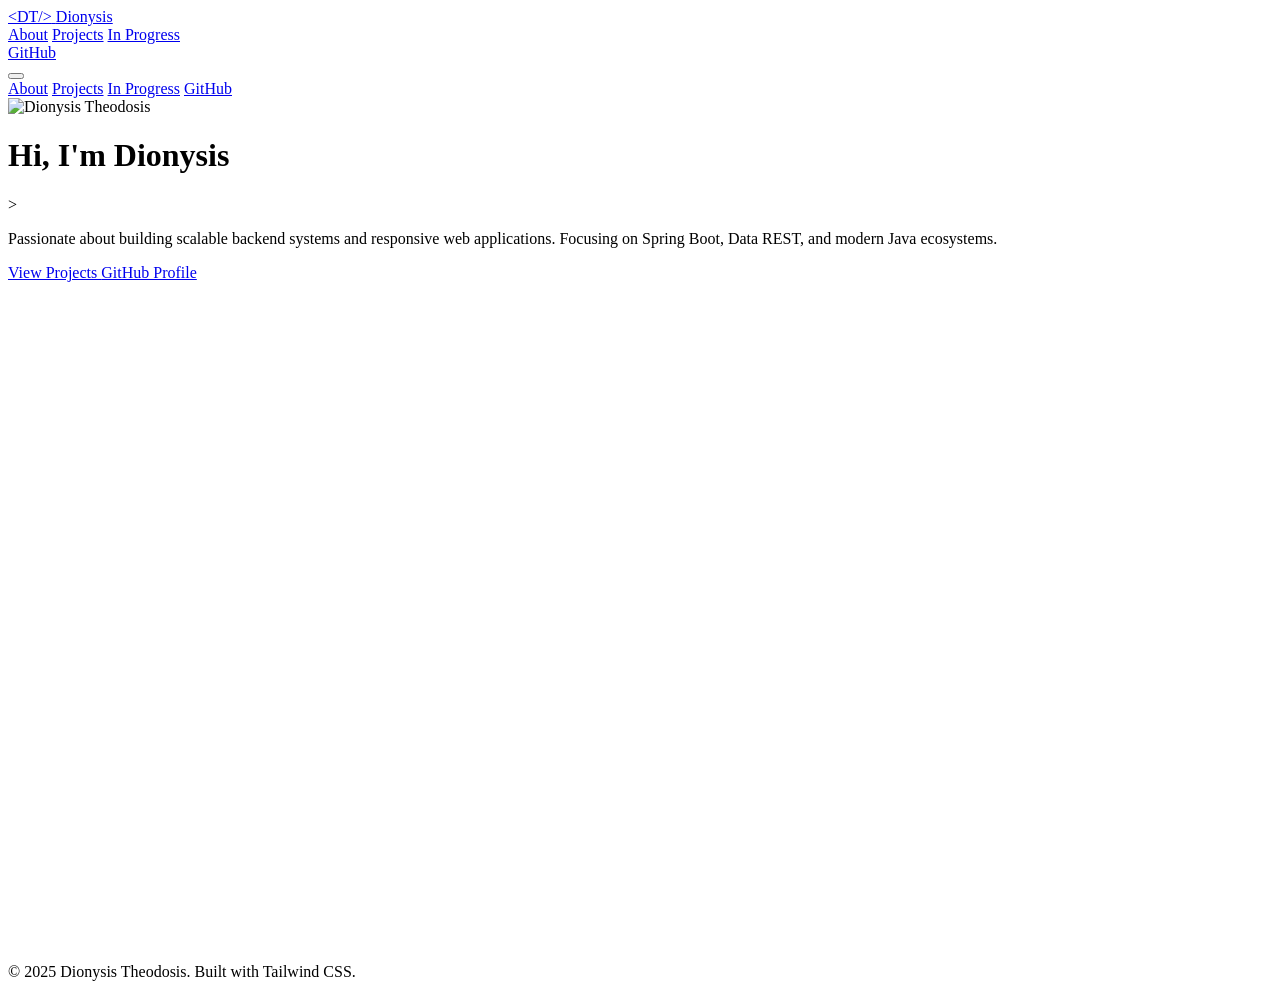
==== commit 4724b535: "change github button" ====
--- a/index.html
+++ b/index.html
@@ -8,7 +8,10 @@
             name="description"
             content="Portfolio of Dionysis Theodosis - University Student & Java/Web Developer"
         />
-
+        <link rel="apple-touch-icon" sizes="180x180" href="/apple-touch-icon.png">
+        <link rel="icon" type="image/png" sizes="32x32" href="/favicon-32x32.png">
+        <link rel="icon" type="image/png" sizes="16x16" href="/favicon-16x16.png">
+        <link rel="manifest" href="/site.webmanifest">
         <link rel="preconnect" href="https://fonts.googleapis.com" />
         <link rel="preconnect" href="https://fonts.gstatic.com" crossorigin />
         <link
@@ -154,14 +157,21 @@
                             class="hover:text-primary transition-colors"
                             >In Progress</a
                         >
-                        <a
-                            href="https://github.com/dionysistheodosis"
-                            target="_blank"
-                            class="px-4 py-2 rounded-lg bg-white/5 border border-white/10 hover:bg-white/10 hover:border-primary/50 hover:text-white transition-all flex items-center gap-2"
-                        >
-                            <i data-lucide="github" class="w-4 h-4"></i>
-                            <span>GitHub</span>
-                        </a>
+                       <div class="flex justify-center items-center w-full py-4">
+    
+    <a
+        href="https://github.com/dionysistheodosis"
+        target="_blank"
+        class="px-4 py-2 rounded-lg bg-white/5 border border-white/10 
+               hover:bg-white/10 hover:border-primary/50 hover:text-white 
+               transition-all flex items-center justify-center gap-2 w-fit"
+    >
+        <i data-lucide="github" class="w-4 h-4"></i>
+        
+        <span>GitHub</span>
+    </a>
+
+</div>
                     </div>
 
                     <button
@@ -551,7 +561,7 @@
                             >
                                 <div
                                     class="bg-primary h-2 rounded-full relative overflow-hidden"
-                                    style="width: 25%"
+                                    style="width: 75%"
                                 >
                                     <div
                                         class="absolute inset-0 bg-white/20 animate-[shimmer_2s_infinite]"
@@ -561,7 +571,7 @@
                             <p
                                 class="text-right text-xs text-slate-500 font-mono"
                             >
-                                25% Complete
+                                75% Complete
                             </p>
                         </div>
                     </div>
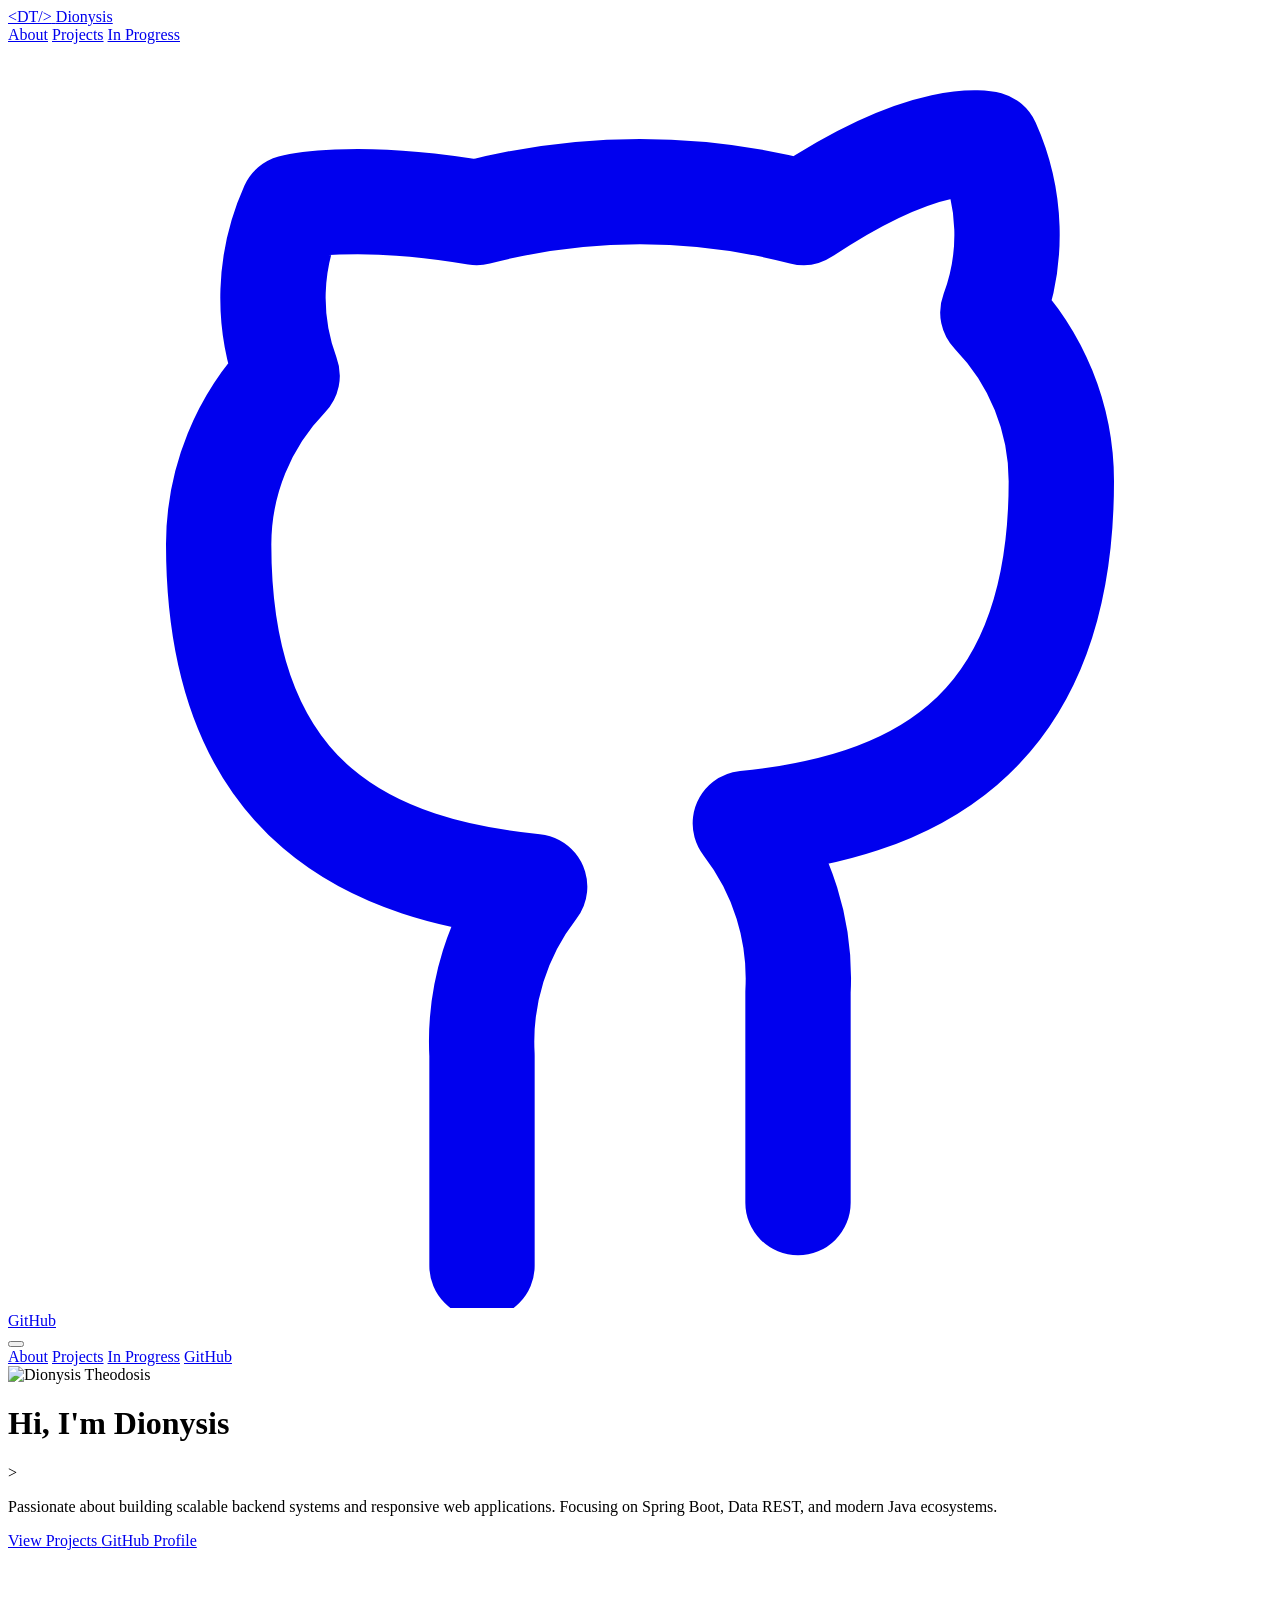
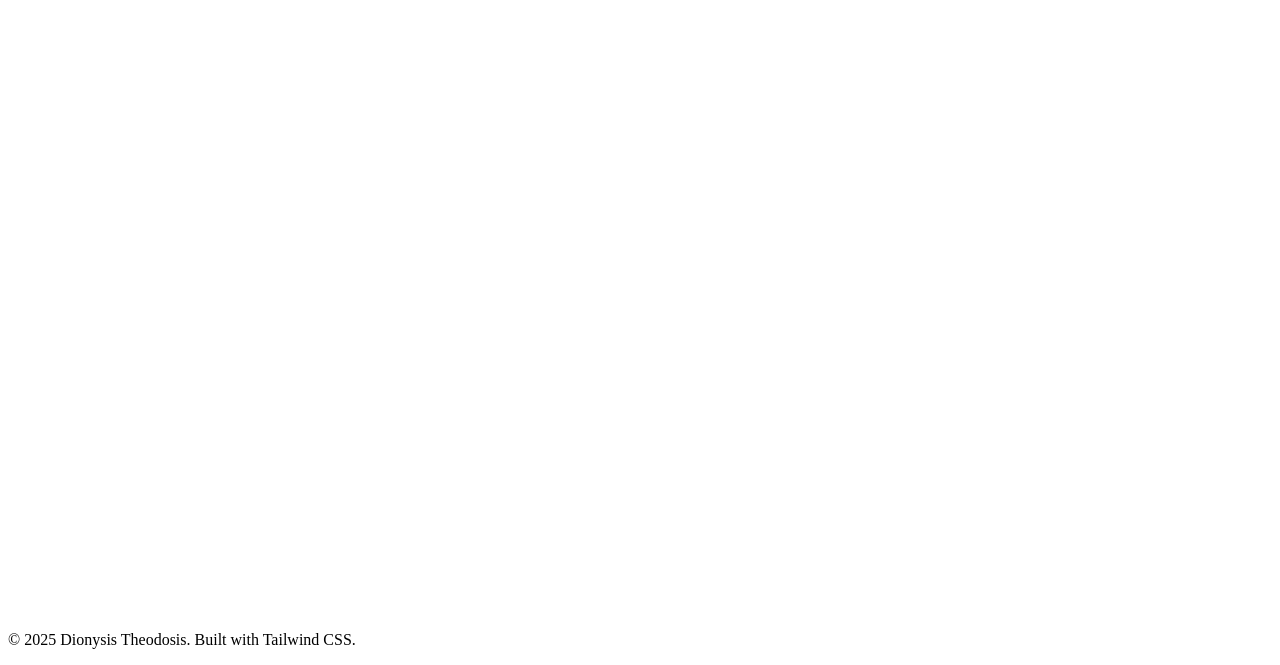
==== commit 1cc09f10: "refactor: remove head and navigation components from index.html" ====
--- a/index.html
+++ b/index.html
@@ -1,678 +1,611 @@
 <!doctype html>
 <html lang="en" class="scroll-smooth">
-    <head>
-        <meta charset="UTF-8" />
-        <meta name="viewport" content="width=device-width, initial-scale=1" />
-        <title>Dionysis Theodosis | Developer Portfolio</title>
-        <meta
-            name="description"
-            content="Portfolio of Dionysis Theodosis - University Student & Java/Web Developer"
-        />
-        <link rel="apple-touch-icon" sizes="180x180" href="/apple-touch-icon.png">
-        <link rel="icon" type="image/png" sizes="32x32" href="/favicon-32x32.png">
-        <link rel="icon" type="image/png" sizes="16x16" href="/favicon-16x16.png">
-        <link rel="manifest" href="/site.webmanifest">
-        <link rel="preconnect" href="https://fonts.googleapis.com" />
-        <link rel="preconnect" href="https://fonts.gstatic.com" crossorigin />
-        <link
-            href="https://fonts.googleapis.com/css2?family=Inter:wght@300;400;600;800&family=JetBrains+Mono:wght@400;700&display=swap"
-            rel="stylesheet"
-        />
-
-        <script src="https://cdn.tailwindcss.com"></script>
-        <script>
-            tailwind.config = {
-                darkMode: "class",
-                theme: {
-                    extend: {
-                        fontFamily: {
-                            sans: ["Inter", "sans-serif"],
-                            mono: ["JetBrains Mono", "monospace"],
-                        },
-                        colors: {
-                            // Darker, cleaner slate tones
-                            bg: "#0f172a", // Slate 900
-                            surface: "#1e293b", // Slate 800
-                            primary: "#10b981", // Emerald 500
-                            primaryHover: "#059669", // Emerald 600
-                        },
-                        animation: {
-                            blob: "blob 7s infinite",
-                            cursor: "cursor .75s step-end infinite",
-                        },
-                        keyframes: {
-                            blob: {
-                                "0%": {
-                                    transform: "translate(0px, 0px) scale(1)",
-                                },
-                                "33%": {
-                                    transform:
-                                        "translate(30px, -50px) scale(1.1)",
-                                },
-                                "66%": {
-                                    transform:
-                                        "translate(-20px, 20px) scale(0.9)",
-                                },
-                                "100%": {
-                                    transform: "translate(0px, 0px) scale(1)",
-                                },
-                            },
-                            cursor: {
-                                "0%, 100%": { opacity: "1" },
-                                "50%": { opacity: "0" },
-                            },
-                        },
-                    },
-                },
-            };
-        </script>
-
-        <script src="https://unpkg.com/lucide@latest/dist/umd/lucide.min.js"></script>
-
-        <style>
-            /* Custom Scrollbar */
-            ::-webkit-scrollbar {
-                width: 8px;
-            }
-            ::-webkit-scrollbar-track {
-                background: #0f172a;
-            }
-            ::-webkit-scrollbar-thumb {
-                background: #334155;
-                border-radius: 4px;
-            }
-            ::-webkit-scrollbar-thumb:hover {
-                background: #10b981;
-            }
-
-            /* Dot Grid Background Pattern */
-            .bg-grid-pattern {
-                background-size: 40px 40px;
-                background-image: radial-gradient(
-                    circle,
-                    #334155 1px,
-                    transparent 1px
-                );
-            }
-
-            /* Reveal Animation Classes */
-            .reveal {
-                opacity: 0;
-                transform: translateY(30px);
-                transition: all 0.8s cubic-bezier(0.5, 0, 0, 1);
-            }
-            .reveal.active {
-                opacity: 1;
-                transform: translateY(0);
-            }
-        </style>
-    </head>
-    <body
-        class="bg-bg text-slate-300 antialiased relative overflow-x-hidden selection:bg-primary selection:text-white"
-    >
-        <div class="fixed inset-0 z-[-1] overflow-hidden pointer-events-none">
-            <div
-                class="absolute top-0 left-1/4 w-96 h-96 bg-primary/20 rounded-full mix-blend-screen filter blur-[100px] opacity-30 animate-blob"
-            ></div>
-            <div
-                class="absolute bottom-0 right-1/4 w-96 h-96 bg-blue-500/20 rounded-full mix-blend-screen filter blur-[100px] opacity-30 animate-blob animation-delay-2000"
-            ></div>
-            <div class="absolute inset-0 bg-grid-pattern opacity-[0.15]"></div>
-        </div>
-
-        <nav
-            class="fixed top-0 w-full z-50 transition-all duration-300"
-            id="navbar"
-        >
-            <div
-                class="absolute inset-0 bg-bg/70 backdrop-blur-md border-b border-white/5"
-            ></div>
-            <div class="max-w-6xl mx-auto px-6 relative">
-                <div class="flex items-center justify-between h-16">
-                    <a
-                        href="#"
-                        class="text-xl font-bold text-white flex items-center space-x-2 group"
-                    >
-                        <span class="text-primary font-mono">&lt;DT/&gt;</span>
-                        <span class="group-hover:text-primary transition-colors"
-                            >Dionysis</span
+	<head>
+		<meta charset="UTF-8" />
+		<meta name="viewport" content="width=device-width, initial-scale=1" />
+		<title>Dionysis Theodosis | Developer Portfolio</title>
+		<meta
+			name="description"
+			content="Portfolio of Dionysis Theodosis - University Student & Java/Web Developer"
+		/>
+		<link rel="apple-touch-icon" sizes="180x180" href="/apple-touch-icon.png" />
+		<link rel="icon" type="image/png" sizes="32x32" href="/favicon-32x32.png" />
+		<link rel="icon" type="image/png" sizes="16x16" href="/favicon-16x16.png" />
+		<link rel="manifest" href="/site.webmanifest" />
+		<link rel="preconnect" href="https://fonts.googleapis.com" />
+		<link rel="preconnect" href="https://fonts.gstatic.com" crossorigin />
+		<link
+			href="https://fonts.googleapis.com/css2?family=Inter:wght@300;400;600;800&family=JetBrains+Mono:wght@400;700&display=swap"
+			rel="stylesheet"
+		/>
+
+		<script src="https://cdn.tailwindcss.com"></script>
+		<script>
+			tailwind.config = {
+				darkMode: "class",
+				theme: {
+					extend: {
+						fontFamily: {
+							sans: ["Inter", "sans-serif"],
+							mono: ["JetBrains Mono", "monospace"],
+						},
+						colors: {
+							// Darker, cleaner slate tones
+							bg: "#0f172a", // Slate 900
+							surface: "#1e293b", // Slate 800
+							primary: "#10b981", // Emerald 500
+							primaryHover: "#059669", // Emerald 600
+						},
+						animation: {
+							blob: "blob 7s infinite",
+							cursor: "cursor .75s step-end infinite",
+						},
+						keyframes: {
+							blob: {
+								"0%": {
+									transform: "translate(0px, 0px) scale(1)",
+								},
+								"33%": {
+									transform: "translate(30px, -50px) scale(1.1)",
+								},
+								"66%": {
+									transform: "translate(-20px, 20px) scale(0.9)",
+								},
+								"100%": {
+									transform: "translate(0px, 0px) scale(1)",
+								},
+							},
+							cursor: {
+								"0%, 100%": { opacity: "1" },
+								"50%": { opacity: "0" },
+							},
+						},
+					},
+				},
+			};
+		</script>
+
+		<script src="https://unpkg.com/lucide@latest/dist/umd/lucide.min.js"></script>
+
+		<style>
+			/* Custom Scrollbar */
+			::-webkit-scrollbar {
+				width: 8px;
+			}
+			::-webkit-scrollbar-track {
+				background: #0f172a;
+			}
+			::-webkit-scrollbar-thumb {
+				background: #334155;
+				border-radius: 4px;
+			}
+			::-webkit-scrollbar-thumb:hover {
+				background: #10b981;
+			}
+
+			/* Dot Grid Background Pattern */
+			.bg-grid-pattern {
+				background-size: 40px 40px;
+				background-image: radial-gradient(circle, #334155 1px, transparent 1px);
+			}
+
+			/* Reveal Animation Classes */
+			.reveal {
+				opacity: 0;
+				transform: translateY(30px);
+				transition: all 0.8s cubic-bezier(0.5, 0, 0, 1);
+			}
+			.reveal.active {
+				opacity: 1;
+				transform: translateY(0);
+			}
+		</style>
+	</head>
+	<body
+		class="bg-bg text-slate-300 antialiased relative overflow-x-hidden selection:bg-primary selection:text-white"
+	>
+		<div class="fixed inset-0 z-[-1] overflow-hidden pointer-events-none">
+			<div
+				class="absolute top-0 left-1/4 w-96 h-96 bg-primary/20 rounded-full mix-blend-screen filter blur-[100px] opacity-30 animate-blob"
+			></div>
+			<div
+				class="absolute bottom-0 right-1/4 w-96 h-96 bg-blue-500/20 rounded-full mix-blend-screen filter blur-[100px] opacity-30 animate-blob animation-delay-2000"
+			></div>
+			<div class="absolute inset-0 bg-grid-pattern opacity-[0.15]"></div>
+		</div>
+
+		<nav
+			class="fixed top-0 w-full z-50 transition-all duration-300"
+			id="navbar"
+		>
+			<div
+				class="absolute inset-0 bg-bg/70 backdrop-blur-md border-b border-white/5"
+			></div>
+			<div class="max-w-6xl mx-auto px-6 relative">
+				<div class="flex items-center justify-between h-16">
+					<a
+						href="#"
+						class="text-xl font-bold text-white flex items-center space-x-2 group"
+					>
+						<span class="text-primary font-mono">&lt;DT/&gt;</span>
+						<span class="group-hover:text-primary transition-colors"
+							>Dionysis</span
+						>
+					</a>
+
+					<div
+						class="hidden md:flex items-center space-x-8 text-sm font-medium"
+					>
+						<a
+							href="#about"
+							class="hover:text-primary transition-colors whitespace-nowrap"
+							>About</a
+						>
+						<a
+							href="#projects"
+							class="hover:text-primary transition-colors whitespace-nowrap"
+							>Projects</a
+						>
+						<a
+							href="#working-on"
+							class="hover:text-primary transition-colors whitespace-nowrap"
+							>In Progress</a
+						>
+                        <a
+                            href="https://github.com/dionysistheodosis"
+                            target="_blank"
+                            class="px-4 py-2 rounded-lg bg-white/5 border border-white/10 hover:bg-white/10 hover:border-primary/50 hover:text-white transition-all flex items-center justify-center gap-2 whitespace-nowrap"
                         >
-                    </a>
-
-                    <div
-                        class="hidden md:flex items-center space-x-8 text-sm font-medium"
-                    >
-                        <a
-                            href="#about"
-                            class="hover:text-primary transition-colors"
-                            >About</a
-                        >
-                        <a
-                            href="#projects"
-                            class="hover:text-primary transition-colors"
-                            >Projects</a
-                        >
-                        <a
-                            href="#working-on"
-                            class="hover:text-primary transition-colors"
-                            >In Progress</a
-                        >
-                       <div class="flex justify-center items-center w-full py-4">
-    
-    <a
-        href="https://github.com/dionysistheodosis"
-        target="_blank"
-        class="px-4 py-2 rounded-lg bg-white/5 border border-white/10 
-               hover:bg-white/10 hover:border-primary/50 hover:text-white 
-               transition-all flex items-center justify-center gap-2 w-fit"
-    >
-        <i data-lucide="github" class="w-4 h-4"></i>
-        
-        <span>GitHub</span>
-    </a>
-
-</div>
-                    </div>
-
-                    <button
-                        id="mobile-menu-btn"
-                        class="md:hidden text-slate-300 hover:text-white"
-                    >
-                        <i data-lucide="menu" class="w-6 h-6"></i>
-                    </button>
-                </div>
-            </div>
-
-            <div
-                id="mobile-menu"
-                class="hidden md:hidden bg-surface border-b border-white/5 absolute w-full"
-            >
-                <div class="px-6 py-4 space-y-3 flex flex-col">
-                    <a href="#about" class="block py-2 hover:text-primary"
-                        >About</a
-                    >
-                    <a href="#projects" class="block py-2 hover:text-primary"
-                        >Projects</a
-                    >
-                    <a href="#working-on" class="block py-2 hover:text-primary"
-                        >In Progress</a
-                    >
-                    <a
-                        href="https://github.com/dionysistheodosis"
-                        target="_blank"
-                        class="inline-flex items-center gap-2 text-primary"
-                    >
-                        <i data-lucide="github" class="w-4 h-4"></i> GitHub
-                    </a>
-                </div>
-            </div>
-        </nav>
-
-        <header
-            id="about"
-            class="min-h-screen flex items-center justify-center pt-16 relative"
-        >
-            <div class="text-center px-4 max-w-4xl mx-auto reveal active">
-                <div class="relative inline-block mb-6">
-                    <div
-                        class="absolute inset-0 bg-primary blur-2xl opacity-20 rounded-full"
-                    ></div>
-                    <img
-                        src="https://avatars.githubusercontent.com/u/63193630?v=4?size=200"
-                        alt="Dionysis Theodosis"
-                        class="relative w-32 h-32 md:w-40 md:h-40 rounded-full border-2 border-primary/50 shadow-2xl object-cover mx-auto hover:scale-105 transition-transform duration-500"
-                    />
-                </div>
-
-                <h1
-                    class="text-4xl md:text-6xl font-extrabold text-white tracking-tight mb-4"
-                >
-                    Hi, I'm
-                    <span
-                        class="text-transparent bg-clip-text bg-gradient-to-r from-primary to-emerald-300"
-                        >Dionysis</span
-                    >
-                </h1>
-
-                <div
-                    class="text-lg md:text-xl text-slate-400 font-mono h-8 flex justify-center items-center gap-2 mb-8"
-                >
-                    <span class="text-primary">></span>
-                    <span id="typewriter"></span>
-                    <span
-                        class="animate-cursor w-2 h-5 bg-primary block"
-                    ></span>
-                </div>
-
-                <p
-                    class="max-w-xl mx-auto text-slate-400 mb-10 leading-relaxed"
-                >
-                    Passionate about building scalable backend systems and
-                    responsive web applications. Focusing on Spring Boot, Data
-                    REST, and modern Java ecosystems.
-                </p>
-
-                <div class="flex flex-col sm:flex-row justify-center gap-4">
-                    <a
-                        href="#projects"
-                        class="px-8 py-3 rounded-full bg-primary text-white font-semibold hover:bg-primaryHover hover:shadow-lg hover:shadow-primary/25 transition-all transform hover:-translate-y-1"
-                    >
-                        View Projects
-                    </a>
-                    <a
-                        href="https://github.com/dionysistheodosis"
-                        target="_blank"
-                        class="px-8 py-3 rounded-full bg-surface border border-white/10 hover:border-white/30 text-white font-semibold transition-all transform hover:-translate-y-1"
-                    >
-                        GitHub Profile
-                    </a>
-                </div>
-            </div>
-
-            <div
-                class="absolute bottom-10 left-1/2 -translate-x-1/2 animate-bounce opacity-50"
-            >
-                <i data-lucide="chevron-down" class="w-6 h-6"></i>
-            </div>
-        </header>
-
-        <main class="max-w-6xl mx-auto px-6 pb-20">
-            <section id="projects" class="py-20">
-                <div class="flex items-center gap-4 mb-12 reveal">
-                    <h2 class="text-3xl font-bold text-white">
-                        <span class="text-primary font-mono">01.</span> Projects
-                    </h2>
-                    <div class="h-px bg-white/10 flex-grow"></div>
-                </div>
-
-                <div
-                    class="grid grid-cols-1 md:grid-cols-2 lg:grid-cols-3 gap-6"
-                >
-                    <article
-                        class="group relative bg-surface/50 backdrop-blur-sm border border-white/5 rounded-2xl overflow-hidden hover:border-primary/50 transition-all duration-300 hover:-translate-y-2 hover:shadow-xl reveal"
-                    >
-                        <div class="p-6 h-full flex flex-col">
-                            <div class="flex justify-between items-start mb-4">
-                                <div
-                                    class="p-3 bg-primary/10 rounded-lg text-primary"
-                                >
-                                    <i data-lucide="map" class="w-6 h-6"></i>
-                                </div>
-                                <a
-                                    href="https://github.com/DionysisTheodosis/MyRoutes"
-                                    target="_blank"
-                                    class="text-slate-400 hover:text-white transition-colors"
-                                >
-                                    <i
-                                        data-lucide="external-link"
-                                        class="w-5 h-5"
-                                    ></i>
-                                </a>
-                            </div>
-
-                            <h3
-                                class="text-xl font-bold text-slate-100 mb-2 group-hover:text-primary transition-colors"
-                            >
-                                Android GPX Tracker
-                            </h3>
-                            <p class="text-slate-400 text-sm mb-4 flex-grow">
-                                Tracks real-time hiking paths using Google Maps
-                                API. Visualizes routes from GPX files with live
-                                Firestore synchronization.
-                            </p>
-
-                            <div class="flex flex-wrap gap-2 mt-auto">
-                                <span
-                                    class="px-2 py-1 text-xs font-mono text-primary bg-primary/10 rounded"
-                                    >Kotlin</span
-                                >
-                                <span
-                                    class="px-2 py-1 text-xs font-mono text-primary bg-primary/10 rounded"
-                                    >Firebase</span
-                                >
-                                <span
-                                    class="px-2 py-1 text-xs font-mono text-primary bg-primary/10 rounded"
-                                    >Maps API</span
-                                >
-                            </div>
-                        </div>
-                    </article>
-
-                    <article
-                        class="group relative bg-surface/50 backdrop-blur-sm border border-white/5 rounded-2xl overflow-hidden hover:border-primary/50 transition-all duration-300 hover:-translate-y-2 hover:shadow-xl reveal"
-                    >
-                        <div class="p-6 h-full flex flex-col">
-                            <div class="flex justify-between items-start mb-4">
-                                <div
-                                    class="p-3 bg-primary/10 rounded-lg text-primary"
-                                >
-                                    <i
-                                        data-lucide="stethoscope"
-                                        class="w-6 h-6"
-                                    ></i>
-                                </div>
-                                <a
-                                    href="https://github.com/DionysisTheodosis/Web-Development-2024"
-                                    target="_blank"
-                                    class="text-slate-400 hover:text-white transition-colors"
-                                >
-                                    <i
-                                        data-lucide="external-link"
-                                        class="w-5 h-5"
-                                    ></i>
-                                </a>
-                            </div>
-
-                            <h3
-                                class="text-xl font-bold text-slate-100 mb-2 group-hover:text-primary transition-colors"
-                            >
-                                MedCare Platform
-                            </h3>
-                            <p class="text-slate-400 text-sm mb-4 flex-grow">
-                                Full-stack appointment system. Features
-                                role-based access for Doctors, Patients, and
-                                Admins. Containerized for deployment.
-                            </p>
-
-                            <div class="flex flex-wrap gap-2 mt-auto">
-                                <span
-                                    class="px-2 py-1 text-xs font-mono text-primary bg-primary/10 rounded"
-                                    >Java</span
-                                >
-                                <span
-                                    class="px-2 py-1 text-xs font-mono text-primary bg-primary/10 rounded"
-                                    >Docker</span
-                                >
-                                <span
-                                    class="px-2 py-1 text-xs font-mono text-primary bg-primary/10 rounded"
-                                    >Docker Compose</span
-                                >
-                                <span
-                                    class="px-2 py-1 text-xs font-mono text-primary bg-primary/10 rounded"
-                                    >REST</span
-                                >
-                                <span
-                                    class="px-2 py-1 text-xs font-mono text-primary bg-primary/10 rounded"
-                                    >MySQL</span
-                                >
-                            </div>
-                        </div>
-                    </article>
-
-                    <article
-                        class="group relative bg-surface/50 backdrop-blur-sm border border-white/5 rounded-2xl overflow-hidden hover:border-primary/50 transition-all duration-300 hover:-translate-y-2 hover:shadow-xl reveal"
-                    >
-                        <div class="p-6 h-full flex flex-col">
-                            <div class="flex justify-between items-start mb-4">
-                                <div
-                                    class="p-3 bg-primary/10 rounded-lg text-primary"
-                                >
-                                    <i
-                                        data-lucide="smartphone"
-                                        class="w-6 h-6"
-                                    ></i>
-                                </div>
-                                <a
-                                    href="https://github.com/DionysisTheodosis/Cloud-Technologies-2025/tree/43df5c92a88ffd3a31d8647ab1737feb3b038e5c/Lab%20Project/mobilemanagement"
-                                    target="_blank"
-                                    class="text-slate-400 hover:text-white transition-colors"
-                                >
-                                    <i
-                                        data-lucide="external-link"
-                                        class="w-5 h-5"
-                                    ></i>
-                                </a>
-                            </div>
-
-                            <h3
-                                class="text-xl font-bold text-slate-100 mb-2 group-hover:text-primary transition-colors"
-                            >
-                                Mobile Store Service
-                            </h3>
-                            <p class="text-slate-400 text-sm mb-4 flex-grow">
-                                Backend RESTful service for managing mobile
-                                phone inventory. Leverages Spring Data REST for
-                                rapid API development.
-                            </p>
-
-                            <div class="flex flex-wrap gap-2 mt-auto">
-                                <span
-                                    class="px-2 py-1 text-xs font-mono text-primary bg-primary/10 rounded"
-                                    >Data REST</span
-                                >
-                                <span
-                                    class="px-2 py-1 text-xs font-mono text-primary bg-primary/10 rounded"
-                                    >MySQL</span
-                                >
-                                <span
-                                    class="px-2 py-1 text-xs font-mono text-primary bg-primary/10 rounded"
-                                    >Spring Boot</span
-                                >
-                                <span
-                                    class="px-2 py-1 text-xs font-mono text-primary bg-primary/10 rounded"
-                                    >Bash</span
-                                >
-                                <span
-                                    class="px-2 py-1 text-xs font-mono text-primary bg-primary/10 rounded"
-                                    >Docker</span
-                                >
-                                <span
-                                    class="px-2 py-1 text-xs font-mono text-primary bg-primary/10 rounded"
-                                    >Docker Compose</span
-                                >
-                                <span
-                                    class="px-2 py-1 text-xs font-mono text-primary bg-primary/10 rounded"
-                                    >Kubernetes</span
-                                >
-                            </div>
-                        </div>
-                    </article>
-                </div>
-            </section>
-
-            <section id="working-on" class="py-10">
-                <div class="flex items-center gap-4 mb-12 reveal">
-                    <h2 class="text-3xl font-bold text-white">
-                        <span class="text-primary font-mono">02.</span> In
-                        Progress
-                    </h2>
-                    <div class="h-px bg-white/10 flex-grow"></div>
-                </div>
-
-                <div class="grid grid-cols-1 gap-6">
-                    <div
-                        class="bg-gradient-to-br from-primary/30 to-bg border border-primary/20 p-1 rounded-2xl reveal w-full md:w-2/3 mx-auto"
-                    >
-                        <div
-                            class="bg-bg h-full rounded-xl p-8 relative overflow-hidden group"
-                        >
-                            <div
-                                class="absolute top-0 right-0 p-2 bg-primary/10 text-primary rounded-bl-xl text-xs font-mono border-l border-b border-primary/20 flex items-center gap-2"
-                            >
-                                <span class="relative flex h-2 w-2">
-                                    <span
-                                        class="animate-ping absolute inline-flex h-full w-full rounded-full bg-primary opacity-75"
-                                    ></span>
-                                    <span
-                                        class="relative inline-flex rounded-full h-2 w-2 bg-primary"
-                                    ></span>
-                                </span>
-                                Active Focus
-                            </div>
-                            <div class="flex items-center gap-4 mb-6">
-                                <div
-                                    class="p-3 bg-surface rounded-full border border-white/5"
-                                >
-                                    <i
-                                        data-lucide="wrench"
-                                        class="text-primary w-8 h-8"
-                                    ></i>
-                                </div>
-                                <div>
-                                    <h3 class="text-2xl font-bold text-white">
-                                        Car Repair Web App
-                                    </h3>
-                                    <p class="text-primary text-sm font-mono">
-                                        Full Stack Development
-                                    </p>
-                                </div>
-                            </div>
-                            <p class="text-slate-300 mb-6 leading-relaxed">
-                                Currently building the full CRUD functionality
-                                for a car repair management system. Implementing
-                                complex service scheduling, customer management,
-                                and repair tracking.
-                            </p>
-
-                            <a
-                                href="https://github.com/DionysisTheodosis/Web-Development-2025"
-                                target="_blank"
-                                class="inline-flex items-center gap-2 text-primary hover:text-primaryHover font-medium mb-6 transition-colors"
-                            >
-                                <i data-lucide="github" class="w-4 h-4"></i>
-                                <span>View Repository</span>
-                                <i
-                                    data-lucide="arrow-right"
-                                    class="w-4 h-4"
-                                ></i>
-                            </a>
-
-                            <div class="flex flex-wrap gap-2 mb-6">
-                                <span
-                                    class="px-3 py-1 text-xs font-mono border border-white/10 rounded-full text-slate-400"
-                                    >Spring Boot</span
-                                >
-                                <span
-                                    class="px-3 py-1 text-xs font-mono border border-white/10 rounded-full text-slate-400"
-                                    >MySQL</span
-                                >
-                                <span
-                                    class="px-3 py-1 text-xs font-mono border border-white/10 rounded-full text-slate-400"
-                                    >Vue.js</span
-                                >
-                                <span
-                                    class="px-3 py-1 text-xs font-mono border border-white/10 rounded-full text-slate-400"
-                                    >Docker Compose</span
-                                >
-                            </div>
-
-                            <div
-                                class="w-full bg-surface rounded-full h-2 mb-2"
-                            >
-                                <div
-                                    class="bg-primary h-2 rounded-full relative overflow-hidden"
-                                    style="width: 75%"
-                                >
-                                    <div
-                                        class="absolute inset-0 bg-white/20 animate-[shimmer_2s_infinite]"
-                                    ></div>
-                                </div>
-                            </div>
-                            <p
-                                class="text-right text-xs text-slate-500 font-mono"
-                            >
-                                75% Complete
-                            </p>
-                        </div>
-                    </div>
-                </div>
-            </section>
-        </main>
-
-        <footer
-            class="border-t border-white/5 bg-bg/50 backdrop-blur-sm py-8 text-center text-sm text-slate-500"
-        >
-            <div
-                class="max-w-6xl mx-auto px-6 flex flex-col md:flex-row justify-between items-center gap-4"
-            >
-                <p>&copy; 2025 Dionysis Theodosis. Built with Tailwind CSS.</p>
-                <div class="flex gap-6">
-                    <a
-                        href="https://github.com/dionysistheodosis"
-                        class="hover:text-primary transition-colors"
-                        ><i data-lucide="github" class="w-5 h-5"></i
-                    ></a>
-                    <a
-                        href="mailto:theo_187@hotmail.com"
-                        class="hover:text-primary transition-colors"
-                        ><i data-lucide="mail" class="w-5 h-5"></i
-                    ></a>
-                </div>
-            </div>
-        </footer>
-
-        <script>
-            // Initialize Icons
-            lucide.createIcons();
-
-            // Mobile Menu Toggle
-            const btn = document.getElementById("mobile-menu-btn");
-            const menu = document.getElementById("mobile-menu");
-
-            btn.addEventListener("click", () => {
-                menu.classList.toggle("hidden");
-            });
-
-            // Typewriter Effect
-            const textElement = document.getElementById("typewriter");
-            const phrases = [
-                "University Student",
-                "Java Developer",
-                "Web Enthusiast",
-            ];
-            let phraseIndex = 0;
-            let charIndex = 0;
-            let isDeleting = false;
-
-            function type() {
-                const currentPhrase = phrases[phraseIndex];
-
-                if (isDeleting) {
-                    textElement.textContent = currentPhrase.substring(
-                        0,
-                        charIndex - 1,
-                    );
-                    charIndex--;
-                } else {
-                    textElement.textContent = currentPhrase.substring(
-                        0,
-                        charIndex + 1,
-                    );
-                    charIndex++;
-                }
-
-                if (!isDeleting && charIndex === currentPhrase.length) {
-                    isDeleting = true;
-                    setTimeout(type, 2000); // Pause at end
-                } else if (isDeleting && charIndex === 0) {
-                    isDeleting = false;
-                    phraseIndex = (phraseIndex + 1) % phrases.length;
-                    setTimeout(type, 500); // Pause before new word
-                } else {
-                    setTimeout(type, isDeleting ? 50 : 100);
-                }
-            }
-
-            document.addEventListener("DOMContentLoaded", type);
-
-            // Scroll Reveal Animation
-            const observerOptions = {
-                root: null,
-                rootMargin: "0px",
-                threshold: 0.1,
-            };
-
-            const observer = new IntersectionObserver((entries, observer) => {
-                entries.forEach((entry) => {
-                    if (entry.isIntersecting) {
-                        entry.target.classList.add("active");
-                    }
-                });
-            }, observerOptions);
-
-            document.querySelectorAll(".reveal").forEach((el) => {
-                observer.observe(el);
-            });
-        </script>
-    </body>
+                            <svg xmlns="http://www.w3.org/2000/svg" viewBox="0 0 24 24" fill="none" stroke="currentColor" stroke-width="2" stroke-linecap="round" stroke-linejoin="round" class="w-4 h-4"><path d="M15 22v-4a4.8 4.8 0 0 0-1-3.2c3-.3 6-1.5 6-6.5a4.6 4.6 0 0 0-1.3-3.2 4.2 4.2 0 0 0-.1-3.2s-1.1-.3-3.5 1.3a12.3 12.3 0 0 0-6.2 0C6.5 2.8 5.4 3.1 5.4 3.1a4.2 4.2 0 0 0-.1 3.2A4.6 4.6 0 0 0 4 9.5c0 5 3 6.2 6 6.5a4.8 4.8 0 0 0-1 3.2v4"></path></svg>
+                            <span>GitHub</span>
+                        </a>
+					</div>
+
+					<button
+						id="mobile-menu-btn"
+						class="md:hidden text-slate-300 hover:text-white"
+					>
+						<i data-lucide="menu" class="w-6 h-6"></i>
+					</button>
+				</div>
+			</div>
+
+			<div
+				id="mobile-menu"
+				class="hidden md:hidden bg-surface border-b border-white/5 absolute w-full"
+			>
+				<div class="px-6 py-4 space-y-3 flex flex-col">
+					<a href="#about" class="block py-2 hover:text-primary">About</a>
+					<a href="#projects" class="block py-2 hover:text-primary">Projects</a>
+					<a href="#working-on" class="block py-2 hover:text-primary"
+						>In Progress</a
+					>
+					<a
+						href="https://github.com/dionysistheodosis"
+						target="_blank"
+						class="inline-flex items-center gap-2 text-primary"
+					>
+						<i data-lucide="github" class="w-4 h-4"></i> GitHub
+					</a>
+				</div>
+			</div>
+		</nav>
+
+		<header
+			id="about"
+			class="min-h-screen flex items-center justify-center pt-16 relative"
+		>
+			<div class="text-center px-4 max-w-4xl mx-auto reveal active">
+				<div class="relative inline-block mb-6">
+					<div
+						class="absolute inset-0 bg-primary blur-2xl opacity-20 rounded-full"
+					></div>
+					<img
+						src="https://avatars.githubusercontent.com/u/63193630?v=4?size=200"
+						alt="Dionysis Theodosis"
+						class="relative w-32 h-32 md:w-40 md:h-40 rounded-full border-2 border-primary/50 shadow-2xl object-cover mx-auto hover:scale-105 transition-transform duration-500"
+					/>
+				</div>
+
+				<h1
+					class="text-4xl md:text-6xl font-extrabold text-white tracking-tight mb-4"
+				>
+					Hi, I'm
+					<span
+						class="text-transparent bg-clip-text bg-gradient-to-r from-primary to-emerald-300"
+						>Dionysis</span
+					>
+				</h1>
+
+				<div
+					class="text-lg md:text-xl text-slate-400 font-mono h-8 flex justify-center items-center gap-2 mb-8"
+				>
+					<span class="text-primary">></span>
+					<span id="typewriter"></span>
+					<span class="animate-cursor w-2 h-5 bg-primary block"></span>
+				</div>
+
+				<p class="max-w-xl mx-auto text-slate-400 mb-10 leading-relaxed">
+					Passionate about building scalable backend systems and responsive web
+					applications. Focusing on Spring Boot, Data REST, and modern Java
+					ecosystems.
+				</p>
+
+				<div class="flex flex-col sm:flex-row justify-center gap-4">
+					<a
+						href="#projects"
+						class="px-8 py-3 rounded-full bg-primary text-white font-semibold hover:bg-primaryHover hover:shadow-lg hover:shadow-primary/25 transition-all transform hover:-translate-y-1"
+					>
+						View Projects
+					</a>
+					<a
+						href="https://github.com/dionysistheodosis"
+						target="_blank"
+						class="px-8 py-3 rounded-full bg-surface border border-white/10 hover:border-white/30 text-white font-semibold transition-all transform hover:-translate-y-1"
+					>
+						GitHub Profile
+					</a>
+				</div>
+			</div>
+
+			<div
+				class="absolute bottom-10 left-1/2 -translate-x-1/2 animate-bounce opacity-50"
+			>
+				<i data-lucide="chevron-down" class="w-6 h-6"></i>
+			</div>
+		</header>
+
+		<main class="max-w-6xl mx-auto px-6 pb-20">
+			<section id="projects" class="py-20">
+				<div class="flex items-center gap-4 mb-12 reveal">
+					<h2 class="text-3xl font-bold text-white">
+						<span class="text-primary font-mono">01.</span> Projects
+					</h2>
+					<div class="h-px bg-white/10 flex-grow"></div>
+				</div>
+
+				<div class="grid grid-cols-1 md:grid-cols-2 lg:grid-cols-3 gap-6">
+					<article
+						class="group relative bg-surface/50 backdrop-blur-sm border border-white/5 rounded-2xl overflow-hidden hover:border-primary/50 transition-all duration-300 hover:-translate-y-2 hover:shadow-xl reveal"
+					>
+						<div class="p-6 h-full flex flex-col">
+							<div class="flex justify-between items-start mb-4">
+								<div class="p-3 bg-primary/10 rounded-lg text-primary">
+									<i data-lucide="map" class="w-6 h-6"></i>
+								</div>
+								<a
+									href="https://github.com/DionysisTheodosis/MyRoutes"
+									target="_blank"
+									class="text-slate-400 hover:text-white transition-colors"
+								>
+									<i data-lucide="external-link" class="w-5 h-5"></i>
+								</a>
+							</div>
+
+							<h3
+								class="text-xl font-bold text-slate-100 mb-2 group-hover:text-primary transition-colors"
+							>
+								Android GPX Tracker
+							</h3>
+							<p class="text-slate-400 text-sm mb-4 flex-grow">
+								Tracks real-time hiking paths using Google Maps API. Visualizes
+								routes from GPX files with live Firestore synchronization.
+							</p>
+
+							<div class="flex flex-wrap gap-2 mt-auto">
+								<span
+									class="px-2 py-1 text-xs font-mono text-primary bg-primary/10 rounded"
+									>Kotlin</span
+								>
+								<span
+									class="px-2 py-1 text-xs font-mono text-primary bg-primary/10 rounded"
+									>Firebase</span
+								>
+								<span
+									class="px-2 py-1 text-xs font-mono text-primary bg-primary/10 rounded"
+									>Maps API</span
+								>
+							</div>
+						</div>
+					</article>
+
+					<article
+						class="group relative bg-surface/50 backdrop-blur-sm border border-white/5 rounded-2xl overflow-hidden hover:border-primary/50 transition-all duration-300 hover:-translate-y-2 hover:shadow-xl reveal"
+					>
+						<div class="p-6 h-full flex flex-col">
+							<div class="flex justify-between items-start mb-4">
+								<div class="p-3 bg-primary/10 rounded-lg text-primary">
+									<i data-lucide="stethoscope" class="w-6 h-6"></i>
+								</div>
+								<a
+									href="https://github.com/DionysisTheodosis/Web-Development-2024"
+									target="_blank"
+									class="text-slate-400 hover:text-white transition-colors"
+								>
+									<i data-lucide="external-link" class="w-5 h-5"></i>
+								</a>
+							</div>
+
+							<h3
+								class="text-xl font-bold text-slate-100 mb-2 group-hover:text-primary transition-colors"
+							>
+								MedCare Platform
+							</h3>
+							<p class="text-slate-400 text-sm mb-4 flex-grow">
+								Full-stack appointment system. Features role-based access for
+								Doctors, Patients, and Admins. Containerized for deployment.
+							</p>
+
+							<div class="flex flex-wrap gap-2 mt-auto">
+								<span
+									class="px-2 py-1 text-xs font-mono text-primary bg-primary/10 rounded"
+									>Java</span
+								>
+								<span
+									class="px-2 py-1 text-xs font-mono text-primary bg-primary/10 rounded"
+									>Docker</span
+								>
+								<span
+									class="px-2 py-1 text-xs font-mono text-primary bg-primary/10 rounded"
+									>Docker Compose</span
+								>
+								<span
+									class="px-2 py-1 text-xs font-mono text-primary bg-primary/10 rounded"
+									>REST</span
+								>
+								<span
+									class="px-2 py-1 text-xs font-mono text-primary bg-primary/10 rounded"
+									>MySQL</span
+								>
+							</div>
+						</div>
+					</article>
+
+					<article
+						class="group relative bg-surface/50 backdrop-blur-sm border border-white/5 rounded-2xl overflow-hidden hover:border-primary/50 transition-all duration-300 hover:-translate-y-2 hover:shadow-xl reveal"
+					>
+						<div class="p-6 h-full flex flex-col">
+							<div class="flex justify-between items-start mb-4">
+								<div class="p-3 bg-primary/10 rounded-lg text-primary">
+									<i data-lucide="smartphone" class="w-6 h-6"></i>
+								</div>
+								<a
+									href="https://github.com/DionysisTheodosis/Cloud-Technologies-2025/tree/43df5c92a88ffd3a31d8647ab1737feb3b038e5c/Lab%20Project/mobilemanagement"
+									target="_blank"
+									class="text-slate-400 hover:text-white transition-colors"
+								>
+									<i data-lucide="external-link" class="w-5 h-5"></i>
+								</a>
+							</div>
+
+							<h3
+								class="text-xl font-bold text-slate-100 mb-2 group-hover:text-primary transition-colors"
+							>
+								Mobile Store Service
+							</h3>
+							<p class="text-slate-400 text-sm mb-4 flex-grow">
+								Backend RESTful service for managing mobile phone inventory.
+								Leverages Spring Data REST for rapid API development.
+							</p>
+
+							<div class="flex flex-wrap gap-2 mt-auto">
+								<span
+									class="px-2 py-1 text-xs font-mono text-primary bg-primary/10 rounded"
+									>Data REST</span
+								>
+								<span
+									class="px-2 py-1 text-xs font-mono text-primary bg-primary/10 rounded"
+									>MySQL</span
+								>
+								<span
+									class="px-2 py-1 text-xs font-mono text-primary bg-primary/10 rounded"
+									>Spring Boot</span
+								>
+								<span
+									class="px-2 py-1 text-xs font-mono text-primary bg-primary/10 rounded"
+									>Bash</span
+								>
+								<span
+									class="px-2 py-1 text-xs font-mono text-primary bg-primary/10 rounded"
+									>Docker</span
+								>
+								<span
+									class="px-2 py-1 text-xs font-mono text-primary bg-primary/10 rounded"
+									>Docker Compose</span
+								>
+								<span
+									class="px-2 py-1 text-xs font-mono text-primary bg-primary/10 rounded"
+									>Kubernetes</span
+								>
+							</div>
+						</div>
+					</article>
+				</div>
+			</section>
+
+			<section id="working-on" class="py-10">
+				<div class="flex items-center gap-4 mb-12 reveal">
+					<h2 class="text-3xl font-bold text-white">
+						<span class="text-primary font-mono">02.</span> In Progress
+					</h2>
+					<div class="h-px bg-white/10 flex-grow"></div>
+				</div>
+
+				<div class="grid grid-cols-1 gap-6">
+					<div
+						class="bg-gradient-to-br from-primary/30 to-bg border border-primary/20 p-1 rounded-2xl reveal w-full md:w-2/3 mx-auto"
+					>
+						<div
+							class="bg-bg h-full rounded-xl p-8 relative overflow-hidden group"
+						>
+							<div
+								class="absolute top-0 right-0 p-2 bg-primary/10 text-primary rounded-bl-xl text-xs font-mono border-l border-b border-primary/20 flex items-center gap-2"
+							>
+								<span class="relative flex h-2 w-2">
+									<span
+										class="animate-ping absolute inline-flex h-full w-full rounded-full bg-primary opacity-75"
+									></span>
+									<span
+										class="relative inline-flex rounded-full h-2 w-2 bg-primary"
+									></span>
+								</span>
+								Active Focus
+							</div>
+							<div class="flex items-center gap-4 mb-6">
+								<div class="p-3 bg-surface rounded-full border border-white/5">
+									<i data-lucide="wrench" class="text-primary w-8 h-8"></i>
+								</div>
+								<div>
+									<h3 class="text-2xl font-bold text-white">
+										Car Repair Web App
+									</h3>
+									<p class="text-primary text-sm font-mono">
+										Full Stack Development
+									</p>
+								</div>
+							</div>
+							<p class="text-slate-300 mb-6 leading-relaxed">
+								Currently building the full CRUD functionality for a car repair
+								management system. Implementing complex service scheduling,
+								customer management, and repair tracking.
+							</p>
+
+							<a
+								href="https://github.com/DionysisTheodosis/Web-Development-2025"
+								target="_blank"
+								class="inline-flex items-center gap-2 text-primary hover:text-primaryHover font-medium mb-6 transition-colors"
+							>
+								<i data-lucide="github" class="w-4 h-4"></i>
+								<span>View Repository</span>
+								<i data-lucide="arrow-right" class="w-4 h-4"></i>
+							</a>
+
+							<div class="flex flex-wrap gap-2 mb-6">
+								<span
+									class="px-3 py-1 text-xs font-mono border border-white/10 rounded-full text-slate-400"
+									>Spring Boot</span
+								>
+								<span
+									class="px-3 py-1 text-xs font-mono border border-white/10 rounded-full text-slate-400"
+									>MySQL</span
+								>
+								<span
+									class="px-3 py-1 text-xs font-mono border border-white/10 rounded-full text-slate-400"
+									>Vue.js</span
+								>
+								<span
+									class="px-3 py-1 text-xs font-mono border border-white/10 rounded-full text-slate-400"
+									>Docker Compose</span
+								>
+							</div>
+
+							<div class="w-full bg-surface rounded-full h-2 mb-2">
+								<div
+									class="bg-primary h-2 rounded-full relative overflow-hidden"
+									style="width: 75%"
+								>
+									<div
+										class="absolute inset-0 bg-white/20 animate-[shimmer_2s_infinite]"
+									></div>
+								</div>
+							</div>
+							<p class="text-right text-xs text-slate-500 font-mono">
+								75% Complete
+							</p>
+						</div>
+					</div>
+				</div>
+			</section>
+		</main>
+
+		<footer
+			class="border-t border-white/5 bg-bg/50 backdrop-blur-sm py-8 text-center text-sm text-slate-500"
+		>
+			<div
+				class="max-w-6xl mx-auto px-6 flex flex-col md:flex-row justify-between items-center gap-4"
+			>
+				<p>&copy; 2025 Dionysis Theodosis. Built with Tailwind CSS.</p>
+				<div class="flex gap-6">
+					<a
+						href="https://github.com/dionysistheodosis"
+						class="hover:text-primary transition-colors"
+						><i data-lucide="github" class="w-5 h-5"></i
+					></a>
+					<a
+						href="mailto:theo_187@hotmail.com"
+						class="hover:text-primary transition-colors"
+						><i data-lucide="mail" class="w-5 h-5"></i
+					></a>
+				</div>
+			</div>
+		</footer>
+
+		<script>
+			// Initialize Icons
+			lucide.createIcons();
+
+			// Mobile Menu Toggle
+			const btn = document.getElementById("mobile-menu-btn");
+			const menu = document.getElementById("mobile-menu");
+
+			btn.addEventListener("click", () => {
+				menu.classList.toggle("hidden");
+			});
+
+			// Typewriter Effect
+			const textElement = document.getElementById("typewriter");
+			const phrases = [
+				"University Student",
+				"Java Developer",
+				"Web Enthusiast",
+			];
+			let phraseIndex = 0;
+			let charIndex = 0;
+			let isDeleting = false;
+
+			function type() {
+				const currentPhrase = phrases[phraseIndex];
+
+				if (isDeleting) {
+					textElement.textContent = currentPhrase.substring(0, charIndex - 1);
+					charIndex--;
+				} else {
+					textElement.textContent = currentPhrase.substring(0, charIndex + 1);
+					charIndex++;
+				}
+
+				if (!isDeleting && charIndex === currentPhrase.length) {
+					isDeleting = true;
+					setTimeout(type, 2000); // Pause at end
+				} else if (isDeleting && charIndex === 0) {
+					isDeleting = false;
+					phraseIndex = (phraseIndex + 1) % phrases.length;
+					setTimeout(type, 500); // Pause before new word
+				} else {
+					setTimeout(type, isDeleting ? 50 : 100);
+				}
+			}
+
+			document.addEventListener("DOMContentLoaded", type);
+
+			// Scroll Reveal Animation
+			const observerOptions = {
+				root: null,
+				rootMargin: "0px",
+				threshold: 0.1,
+			};
+
+			const observer = new IntersectionObserver((entries, observer) => {
+				entries.forEach((entry) => {
+					if (entry.isIntersecting) {
+						entry.target.classList.add("active");
+					}
+				});
+			}, observerOptions);
+
+			document.querySelectorAll(".reveal").forEach((el) => {
+				observer.observe(el);
+			});
+		</script>
+	</body>
 </html>
